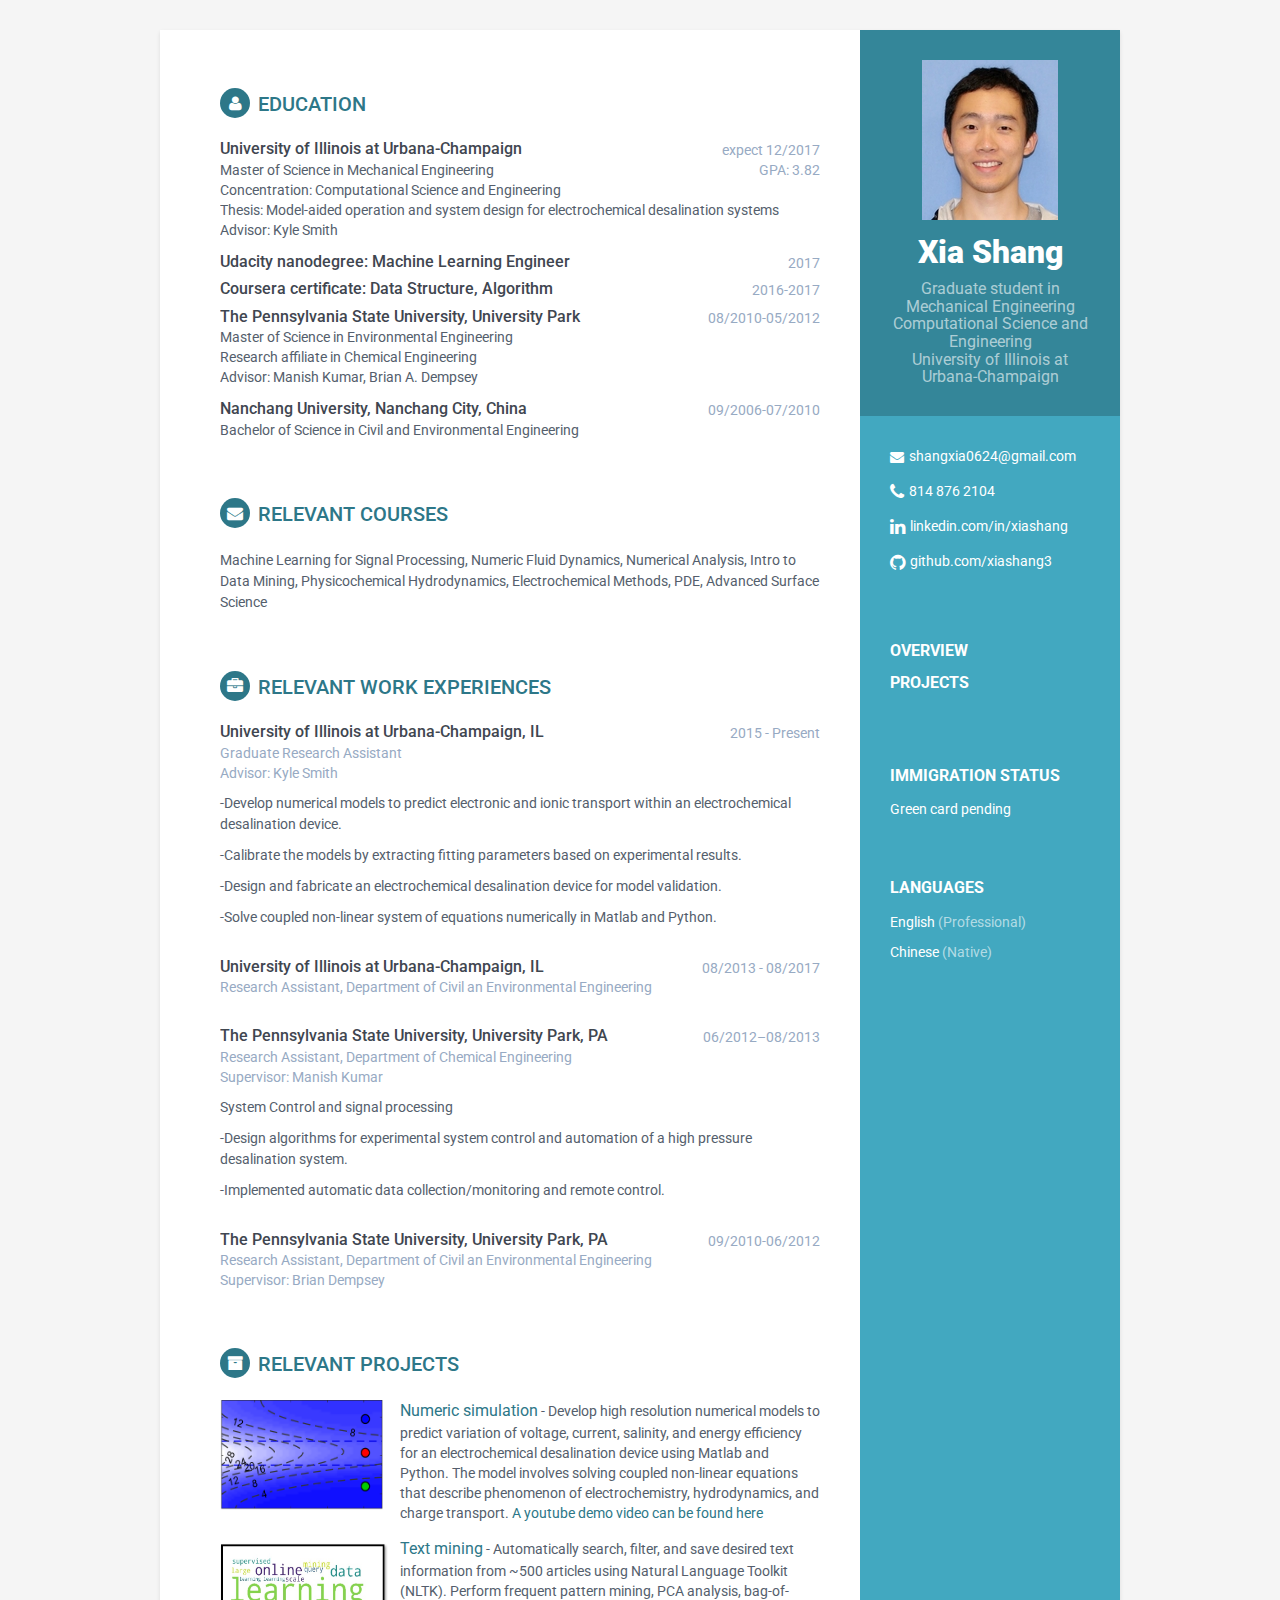
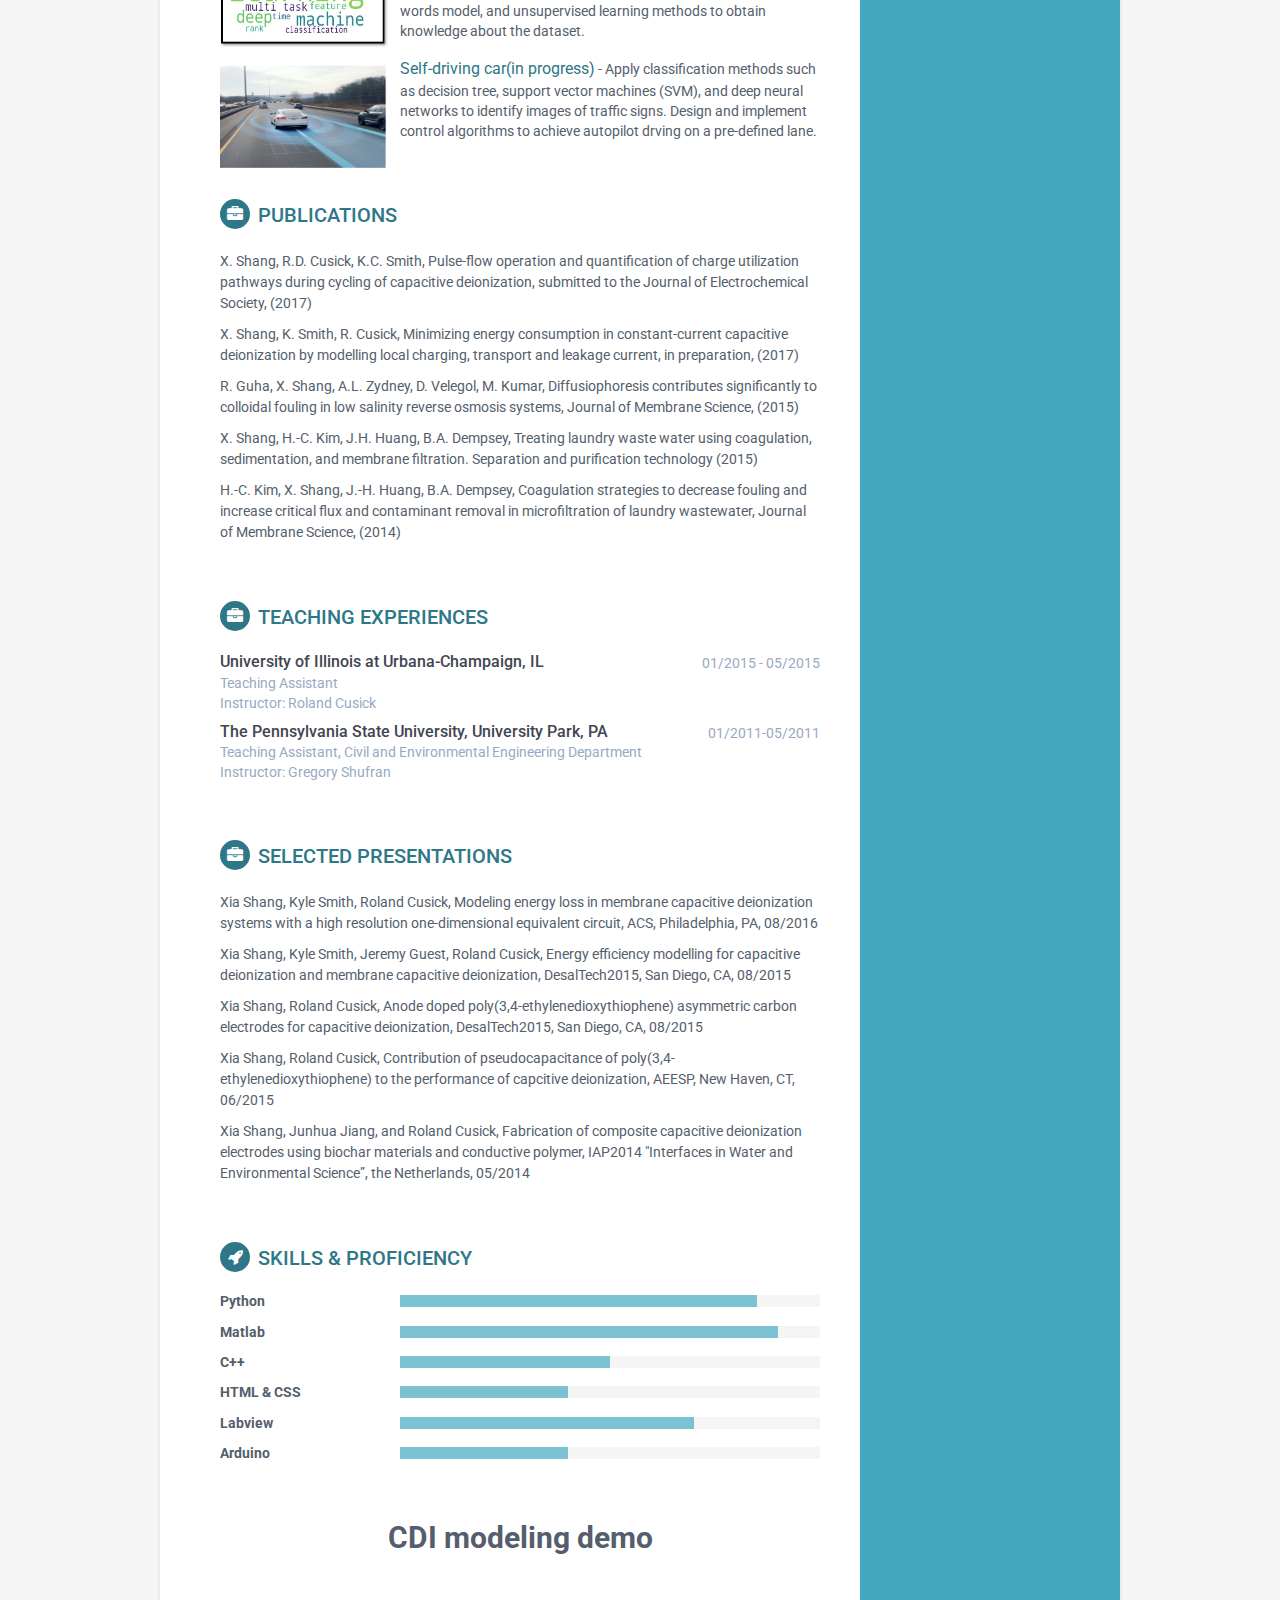
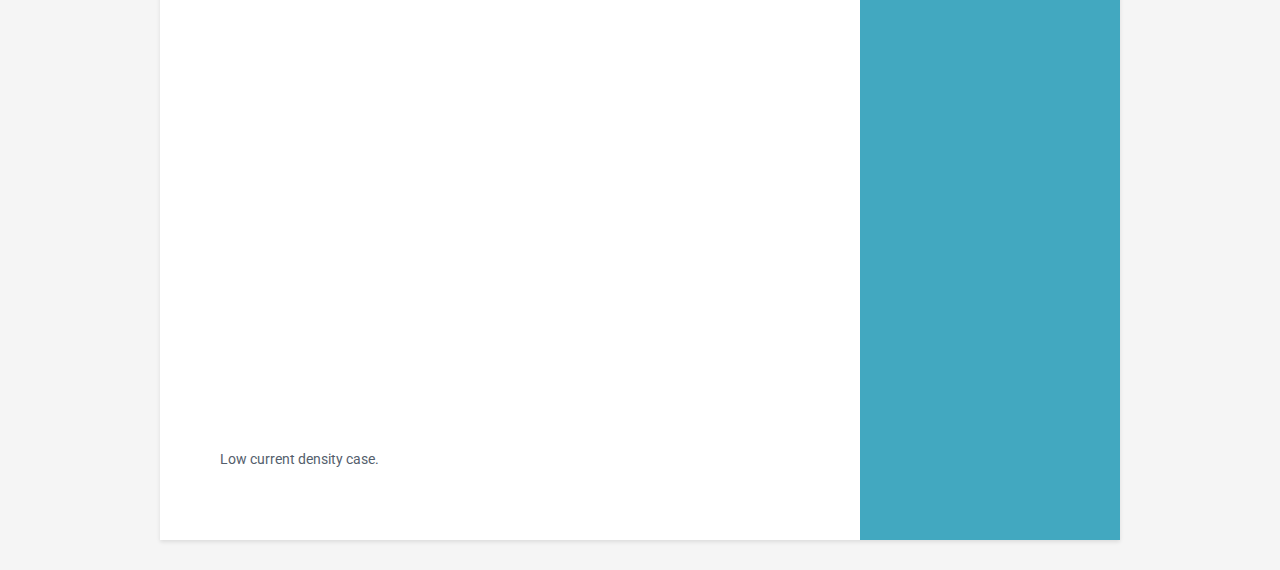
==== index.html @ b56e2d18 "Update index.html" ====
<!DOCTYPE html>

<!--[if !IE]><!--> <html lang="en"> <!--<![endif]-->
<head>
    <title>CV of Xia Shang</title>
    <!-- Meta -->
    <meta charset="utf-8">
    <meta http-equiv="X-UA-Compatible" content="IE=edge">
	<link href='https://fonts.googleapis.com/css?family=Roboto:400,500,400italic,300italic,300,500italic,700,700italic,900,900italic' rel='stylesheet' type='text/css'>
    <!-- Global CSS -->
    <link rel="stylesheet" href="assets/plugins/bootstrap/css/bootstrap.min.css">
    <!-- Plugins CSS -->
    <link rel="stylesheet" href="assets/plugins/font-awesome/css/font-awesome.css">
    <!-- Theme CSS -->
    <link id="theme-style" rel="stylesheet" href="assets/css/styles.css">

</head>

<body>
    <div class="wrapper">
        <div class="sidebar-wrapper">
            <div class="profile-container">
                <img class="profile" src="assets/images/profile_image.jpg" alt="" />
                <h1 class="name">Xia Shang</h1>
                <h3 class="tagline">Graduate student in Mechanical Engineering</h4>
				<h3 class="tagline">Computational Science and Engineering</h4>
				<h3 class="tagline">University of Illinois at Urbana-Champaign</h4>
            </div><!--//profile-container-->

            <div class="contact-container container-block">
                <ul class="list-unstyled contact-list">
                    <li class="email"><i class="fa fa-envelope"></i><a href="mailto: shangxia0624@email.com">shangxia0624@gmail.com</a></li>
                    <li class="phone"><i class="fa fa-phone"></i><a href="tel:814 876 2104">814 876 2104</a></li>

                    <li class="linkedin"><i class="fa fa-linkedin"></i><a href="#" target="_blank">linkedin.com/in/xiashang</a></li>
                    <li class="github"><i class="fa fa-github"></i><a href="#" target="_blank">github.com/xiashang3</a></li>
                </ul>
            </div><!--//contact-container-->
            <div class="List-container container-block">
                <h2 class="container-block-title">Overview</h2>
		<h2 class="container-block-title">Projects</h2>
            </div><!--//education-container-->


            <div class="imigration container-block">
                <h2 class="container-block-title">Immigration Status</h2>
                <ul class="list-unstyled interests-list">
                    <li>Green card pending</li>
                </ul>
            </div><!--//interests-->

             <div class="languages-container container-block">
                <h2 class="container-block-title">Languages</h2>
                <ul class="list-unstyled interests-list">
                    <li>English <span class="lang-desc">(Professional)</span></li>
                    <li>Chinese <span class="lang-desc">(Native)</span></li>

                </ul>
            </div><!--//interests-->
        </div><!--//sidebar-wrapper-->

        <div class="main-wrapper">

            <section class="section experience-section">
                <h2 class="section-title"><i class="fa fa-user"></i>Education</h2>
                <div class="item">
                    <div class="meta">
                        <div class="upper-row">
                            <h3 class="job-title">University of Illinois at Urbana-Champaign</h3>
                            <div class="time">expect 12/2017</div>
                        </div><!--//upper-row-->
                    	<div class="upper-row">
      						<div class="details">Master of Science in Mechanical Engineering
                            <div class="GPA">GPA: 3.82</div>
                        </div><!--//upper-row-->
						<div class="details">Concentration: Computational Science and Engineering</div>
						<div class="details">Thesis: Model-aided operation and system design for electrochemical desalination systems</div>
						<p>Advisor: Kyle Smith</p></div>
                    </div>
                </div><!--//item-->

              <div class="item">
                    <div class="meta">
                        <div class="upper-row">
                            <h3 class="job-title">Udacity nanodegree: Machine Learning Engineer</h3>
                            <div class="time">2017</div>
                        </div><!--//upper-row-->
                        <p>
                        </p>
                     </div>
                </div><!--//item-->

              <div class="item">
                    <div class="meta">
                        <div class="upper-row">
                            <h3 class="job-title">Coursera certificate: Data Structure, Algorithm</h3>
                            <div class="time">2016-2017</div>
                        </div><!--//upper-row-->
                        <p> </p>
                     </div>
                </div><!--//item-->

                <div class="item">
                    <div class="meta">
                        <div class="upper-row">
                            <h3 class="job-title">The Pennsylvania State University, University Park</h3>
                            <div class="time">08/2010-05/2012</div>
                        </div><!--//upper-row-->
                    	<div class="upper-row">
      						<div class="details">Master of Science in Environmental Engineering
                        </div><!--//upper-row-->
						<div class="details">Research affiliate in Chemical Engineering
						<p>Advisor: Manish Kumar, Brian A. Dempsey</p></div>
                    </div>
                </div><!--//item-->

                <div class="item">
                    <div class="meta">
                        <div class="upper-row">
                            <h3 class="job-title">Nanchang University, Nanchang City, China</h3>
                            <div class="time">09/2006-07/2010</div>
                        </div><!--//upper-row-->
                    	<div class="upper-row">
      						<div class="details">Bachelor of Science in Civil and Environmental Engineering
                        </div><!--//upper-row-->
                    </div>
                </div><!--//item-->

            </section><!--//section-->


<section class="section experience-section">
                <h2 class="section-title"><i class="fa fa-envelope"></i>Relevant Courses</h2>
                <p> Machine Learning for Signal Processing,	 Numeric Fluid Dynamics,		Numerical Analysis,	 Intro to Data Mining,			Physicochemical Hydrodynamics,	 Electrochemical Methods, PDE, Advanced Surface Science</p>

            </section><!--//section-->



            <section class="section experiences-section">
                <h2 class="section-title"><i class="fa fa-briefcase"></i>Relevant Work Experiences</h2>

                <div class="item">
                    <div class="meta">
                        <div class="upper-row">
                            <h3 class="job-title">University of Illinois at Urbana-Champaign, IL</h3>
                            <div class="time">2015 - Present</div>
                        </div><!--//upper-row-->
                        <div class="company">Graduate Research Assistant 
						<div class="company">Advisor: Kyle Smith</div></div>
                    </div><!--//meta-->
                    <div class="details">
                        <p>-Develop numerical models to predict electronic and ionic transport within an electrochemical desalination device.</p>
                        <p>-Calibrate the models by extracting fitting parameters based on experimental results.</p>
 						<p>-Design and fabricate an electrochemical desalination device for model validation.</p>
                        <p>-Solve coupled non-linear system of equations numerically in Matlab and Python.</p>

                    </div><!--//details-->
                </div><!--//item-->

                <div class="item">
                    <div class="meta">
                        <div class="upper-row">
                            <h3 class="job-title">University of Illinois at Urbana-Champaign, IL</h3>
                            <div class="time">08/2013 - 08/2017</div>
                        </div><!--//upper-row-->
                        <div class="company">Research Assistant, Department of Civil an Environmental Engineering</div>
                    </div><!--//meta-->
                    <div class="details">

                    </div><!--//details-->
                </div><!--//item-->

                <div class="item">
                    <div class="meta">
                        <div class="upper-row">
                            <h3 class="job-title">The Pennsylvania State University, University Park, PA</h3>
                            <div class="time">06/2012–08/2013</div>
                        </div><!--//upper-row-->
                        <div class="company">Research Assistant, Department of Chemical Engineering
                        <div class="company">Supervisor: Manish Kumar</div></div>
                    </div><!--//meta-->
                    <div class="details">
                        <p>System Control and signal processing</p>
                        <p>-Design algorithms for experimental system control and automation of a high pressure desalination system.</p>
                        <p>-Implemented automatic data collection/monitoring and remote control.</p>
                    </div><!--//details-->
                </div><!--//item-->


                <div class="item">
                    <div class="meta">
                        <div class="upper-row">
                            <h3 class="job-title">The Pennsylvania State University, University Park, PA</h3>
                            <div class="time">09/2010-06/2012</div>
                        </div><!--//upper-row-->
                        <div class="company">Research Assistant, Department of Civil an Environmental Engineering
                        <div class="company">Supervisor: Brian Dempsey</div></div>
                    </div><!--//meta-->
                    <div class="details">

                    </div><!--//details-->
                </div><!--//item-->


            </section><!--//section-->

            <section class="section projects-section">
                <h2 class="section-title"><i class="fa fa-archive"></i>Relevant Projects</h2>
 
                <div class="item">
                    <div style="clear: left;">
    				<p style="float: left;">
    				<img src="assets/images/CDI_2.png" alt="" height="110px" width="180px" border="1px"></p>
    				<span class="project-title"><a href="https://www.youtube.com/watch?v=IEclY_QkoPg&feature=youtu.be">Numeric simulation</a></span> - <span class="project-tagline">Develop high resolution numerical models to predict variation of voltage, current, salinity, and energy efficiency for an electrochemical desalination device using Matlab and Python. The model involves solving coupled non-linear equations that describe phenomenon of electrochemistry, hydrodynamics, and charge transport. <a href="https://www.youtube.com/watch?v=IEclY_QkoPg&feature=youtu.be">A youtube demo video can be found here</a> </span>
					</div>
                    

                </div><!--//item-->

				<div class="item">
                    <div style="clear: left;">
    				<p style="float: left;">
    				<img src="assets/images/Text_mining.png" alt="" height="110px" width="180px" border="1px"></p>
    				<span class="project-title"><a href="#hook">Text mining</a></span> - <span class="project-tagline">Automatically search, filter, and save desired text information from ~500 articles using Natural Language Toolkit (NLTK). Perform frequent pattern mining, PCA analysis, bag-of-words model, and unsupervised learning methods to obtain knowledge about the dataset. </span>
					</div>
                    

                </div><!--//item-->


			<div class="item">
                    <div style="clear: left;">
    				<p style="float: left;">
    				<img src="assets/images/Self-driving.png" alt="" height="110px" width="180px" border="1px"></p>
    				<span class="project-title"><a href="#hook">Self-driving car(in progress)</a></span> - <span class="project-tagline"> Apply classification methods such as decision tree, support vector machines (SVM), and deep neural networks to identify images of traffic signs. Design and implement control algorithms to achieve autopilot drving on a pre-defined lane. </span>
					</div>
                    

                </div><!--//item-->


            </section><!--//section-->

			<section class="section publication-section">
                <h2 class="section-title"><i class="fa fa-briefcase"></i>Publications</h2>

                <p> X. Shang, R.D. Cusick, K.C. Smith, Pulse-flow operation and quantification of charge utilization pathways during cycling of capacitive deionization, submitted to the Journal of Electrochemical Society, (2017)  </p>
				<p> X. Shang, K. Smith, R. Cusick, Minimizing energy consumption in constant-current capacitive deionization by modelling local charging, transport and leakage current, in preparation, (2017) </p>
				<p> R. Guha, X. Shang, A.L. Zydney, D. Velegol, M. Kumar, Diffusiophoresis contributes significantly to colloidal fouling in low salinity reverse osmosis systems, Journal of Membrane Science, (2015)</p>
				<p> X. Shang, H.-C. Kim, J.H. Huang, B.A. Dempsey, Treating laundry waste water using coagulation, sedimentation, and membrane filtration. Separation and purification technology (2015)</p>
				<p> H.-C. Kim, X. Shang, J.-H. Huang, B.A. Dempsey, Coagulation strategies to decrease fouling and increase critical flux and contaminant removal in microfiltration of laundry wastewater, Journal of Membrane Science, (2014)</p>
				
			</section><!--//section-->
			
			<section class="section Teaching-section">
                <h2 class="section-title"><i class="fa fa-briefcase"></i>Teaching Experiences</h2>

                <div class="item">
                    <div class="meta">
                        <div class="upper-row">
                            <h3 class="job-title">University of Illinois at Urbana-Champaign, IL</h3>
                            <div class="time">01/2015 - 05/2015</div>
                        </div><!--//upper-row-->
                        <div class="company">Teaching Assistant 
						<div class="company">Instructor: Roland Cusick</div></div>
                    </div><!--//meta-->
                    </div><!--//item-->

                <div class="item">
                    <div class="meta">
                        <div class="upper-row">
                            <h3 class="job-title">The Pennsylvania State University, University Park, PA</h3>
                            <div class="time">01/2011-05/2011</div>
                        </div><!--//upper-row-->
                        <div class="company">Teaching Assistant, Civil and Environmental Engineering Department
						<div class="company">Instructor: Gregory Shufran </div></div>
                    </div><!--//meta-->
                    
                </div><!--//item-->
            </section><!--//section-->

			<section class="section presentation-section">
                <h2 class="section-title"><i class="fa fa-briefcase"></i>Selected Presentations</h2>

                <p> Xia Shang, Kyle Smith, Roland Cusick, Modeling energy loss in membrane capacitive deionization systems with a high resolution one-dimensional equivalent circuit, ACS, Philadelphia, PA, 08/2016  </p>
				<p> Xia Shang, Kyle Smith, Jeremy Guest, Roland Cusick, Energy efficiency modelling for capacitive deionization and membrane capacitive deionization, DesalTech2015, San Diego, CA, 08/2015</p>
				<p> Xia Shang, Roland Cusick, Anode doped poly(3,4-ethylenedioxythiophene) asymmetric carbon electrodes for capacitive deionization, DesalTech2015, San Diego, CA, 08/2015</p>
				<p> Xia Shang, Roland Cusick, Contribution of pseudocapacitance of poly(3,4-ethylenedioxythiophene) to the performance of capcitive deionization, AEESP, New Haven, CT, 06/2015</p>
				<p> Xia Shang, Junhua Jiang, and Roland Cusick, Fabrication of composite capacitive deionization electrodes using biochar materials and conductive polymer, IAP2014 "Interfaces in Water and Environmental Science”, the Netherlands, 05/2014</p>
				
			</section><!--//section-->
			
            <section class="skills-section section">
                <h2 class="section-title"><i class="fa fa-rocket"></i>Skills &amp; Proficiency</h2>
                <div class="skillset">
                    <div class="item">
                        <h3 class="level-title">Python </h3>
                        <div class="level-bar">
                            <div class="level-bar-inner" data-level="85%">
                            </div>
                        </div><!--//level-bar-->
                    </div><!--//item-->

                    <div class="item">
                        <h3 class="level-title">Matlab</h3>
                        <div class="level-bar">
                            <div class="level-bar-inner" data-level="90%">
                            </div>
                        </div><!--//level-bar-->
                    </div><!--//item-->

                    <div class="item">
                        <h3 class="level-title">C++</h3>
                        <div class="level-bar">
                            <div class="level-bar-inner" data-level="50%">
                            </div>
                        </div><!--//level-bar-->
                    </div><!--//item-->

                    <div class="item">
                        <h3 class="level-title">HTML &amp; CSS</h3>
                        <div class="level-bar">
                            <div class="level-bar-inner" data-level="40%">
                            </div>
                        </div><!--//level-bar-->
                    </div><!--//item-->

                    <div class="item">
                        <h3 class="level-title">Labview</h3>
                        <div class="level-bar">
                            <div class="level-bar-inner" data-level="70%">
                            </div>
                        </div><!--//level-bar-->
                    </div><!--//item-->

                    <div class="item">
                        <h3 class="level-title">Arduino</h3>
                        <div class="level-bar">
                            <div class="level-bar-inner" data-level="40%">
                            </div>
                        </div><!--//level-bar-->
                    </div><!--//item-->

                </div>
            </section><!--//skills-section-->
			
        <div class="span8" style="text-align:center;">
            <h4 style="font-size:29.5px">CDI modeling demo</h4>
            <iframe width="720" height="400" src="https://www.youtube.com/embed/IEclY_QkoPg" frameborder="0" allowfullscreen></iframe>
            <p style="text-align: left; padding-top: 80px;"><span class="highlight" >Low current density case.</span></p>
        </div>
			
        </div><!--//main-body-->
    </div>


    <!-- Javascript -->
    <script type="text/javascript" src="assets/plugins/jquery-1.11.3.min.js"></script>
    <script type="text/javascript" src="assets/plugins/bootstrap/js/bootstrap.min.js"></script>
    <!-- custom js -->
    <script type="text/javascript" src="assets/js/main.js"></script>
</body>
</html>
---- assets/css/styles.css ----
/* 
 * Author: Xia Shang
 * Original template is designed by Xiaoying Riley
 * License: Creative Commons Attribution 3.0 License
*/
/* styles.css */
/* ======= Base ======= */
body {
  font-family: 'Roboto', sans-serif;
  color: #545E6C;
  background: #f5f5f5;
  font-size: 14px;
  padding: 30px;
  -webkit-font-smoothing: antialiased;
  -moz-osx-font-smoothing: grayscale;
}
h1,
h2,
h3,
h4,
h5,
h6 {
  font-weight: 700;
}
a {
  color: #2d7788;
  -webkit-transition: all 0.4s ease-in-out;
  -moz-transition: all 0.4s ease-in-out;
  -ms-transition: all 0.4s ease-in-out;
  -o-transition: all 0.4s ease-in-out;
}
a:hover {
  text-decoration: underline;
  color: #1a454f;
}
a:focus {
  text-decoration: none;
}
p {
  line-height: 1.5;
}
.wrapper {
  background: #42A8C0;
  max-width: 960px;
  margin: 0 auto;
  position: relative;
  -webkit-box-shadow: 0px 2px 4px rgba(0, 0, 0, 0.1);
  -moz-box-shadow: 0px 2px 4px rgba(0, 0, 0, 0.1);
  box-shadow: 0px 2px 4px rgba(0, 0, 0, 0.1);
}
.sidebar-wrapper {
  background: #42A8C0;
  position: absolute;
  right: 0;
  width: 260px;
  height: 100%;
  min-height: 800px;
  color: #fff;
}
.sidebar-wrapper a {
  color: #fff;
}
.sidebar-wrapper .profile-container {
  padding: 30px;
  background: rgba(0, 0, 0, 0.2);
  text-align: center;
  color: #fff;
}
.sidebar-wrapper .name {
  font-size: 32px;
  font-weight: 900;
  margin-top: 0;
  margin-bottom: 10px;
}
.sidebar-wrapper .tagline {
  color: rgba(255, 255, 255, 0.6);
  font-size: 16px;
  font-weight: 400;
  margin-top: 0;
  margin-bottom: 0;
}
.sidebar-wrapper .profile {
  margin-bottom: 15px;
}
.sidebar-wrapper .contact-list .fa {
  margin-right: 5px;
  font-size: 18px;
  vertical-align: middle;
}
.sidebar-wrapper .contact-list li {
  margin-bottom: 15px;
}
.sidebar-wrapper .contact-list li:last-child {
  margin-bottom: 0;
}
.sidebar-wrapper .contact-list .email .fa {
  font-size: 14px;
}
.sidebar-wrapper .container-block {
  padding: 30px;
}
.sidebar-wrapper .container-block-title {
  text-transform: uppercase;
  font-size: 16px;
  font-weight: 700;
  margin-top: 0;
  margin-bottom: 15px;
}
.sidebar-wrapper .degree {
  font-size: 14px;
  margin-top: 0;
  margin-bottom: 5px;
}
.sidebar-wrapper .education-container .item {
  margin-bottom: 15px;
}
.sidebar-wrapper .education-container .item:last-child {
  margin-bottom: 0;
}
.sidebar-wrapper .education-container .meta {
  color: rgba(255, 255, 255, 0.6);
  font-weight: 500;
  margin-bottom: 0px;
  margin-top: 0;
}
.sidebar-wrapper .education-container .time {
  color: rgba(255, 255, 255, 0.6);
  font-weight: 500;
  margin-bottom: 0px;
}
.sidebar-wrapper .languages-container .lang-desc {
  color: rgba(255, 255, 255, 0.6);
}
.sidebar-wrapper .languages-list {
  margin-bottom: 0;
}
.sidebar-wrapper .languages-list li {
  margin-bottom: 10px;
}
.sidebar-wrapper .languages-list li:last-child {
  margin-bottom: 0;
}
.sidebar-wrapper .interests-list {
  margin-bottom: 0;
}
.sidebar-wrapper .interests-list li {
  margin-bottom: 10px;
}
.sidebar-wrapper .interests-list li:last-child {
  margin-bottom: 0;
}
.main-wrapper {
  background: #fff;
  padding: 60px;
  padding-right: 300px;
}
.main-wrapper .section-title {
  text-transform: uppercase;
  font-size: 20px;
  font-weight: 500;
  color: #2d7788;
  position: relative;
  margin-top: 0;
  margin-bottom: 20px;
}
.main-wrapper .section-title .fa {
  width: 30px;
  height: 30px;
  margin-right: 8px;
  display: inline-block;
  color: #fff;
  -webkit-border-radius: 50%;
  -moz-border-radius: 50%;
  -ms-border-radius: 50%;
  -o-border-radius: 50%;
  border-radius: 50%;
  -moz-background-clip: padding;
  -webkit-background-clip: padding-box;
  background-clip: padding-box;
  background: #2d7788;
  text-align: center;
  padding-top: 8px;
  font-size: 16px;
  position: relative;
  top: -2px;
}
.main-wrapper .section {
  margin-bottom: 60px;
}
.main-wrapper .experiences-section .item {
  margin-bottom: 30px;
}
.main-wrapper .upper-row {
  position: relative;
  overflow: hidden;
  margin-bottom: 2px;
}
.main-wrapper .job-title {
  color: #3F4650;
  font-size: 16px;
  margin-top: 0;
  margin-bottom: 0;
  font-weight: 500;
}
.main-wrapper .time {
  position: absolute;
  right: 0;
  top: 0;
  color: #97AAC3;
}
.main-wrapper .GPA {
  position: absolute;
  right: 0;
  top: 0;
  color: #97AAC3;
}
.main-wrapper .company {
  margin-bottom: 10px;
  color: #97AAC3;
}
.main-wrapper .project-title {
  font-size: 16px;
  font-weight: 400;
  margin-top: 0;
  margin-bottom: 5px;
}
.main-wrapper .projects-section .intro {
  margin-bottom: 30px;
}
.main-wrapper .projects-section .item {
  margin-bottom: 15px;
}
.skillset .item {
  margin-bottom: 15px;
  overflow: hidden;
}
.skillset .level-title {
  font-size: 14px;
  margin-top: 0;
  margin-bottom: 12px;
}
.skillset .level-bar {
  height: 12px;
  background: #f5f5f5;
}
.skillset .level-bar-inner {
  height: 12px;
  background: #7bc2d3;
}
.footer {
  padding: 30px;
  padding-top: 60px;
}
.footer .copyright {
  line-height: 1.6;
  color: #545E6C;
  font-size: 13px;
}
.footer .fa-heart {
  color: #fb866a;
}
/* Extra small devices (phones, less than 768px) */
@media (max-width: 767px) {
  .sidebar-wrapper {
    position: static;
    width: inherit;
  }
  .main-wrapper {
    padding: 30px;
  }
  .main-wrapper .time {
    position: static;
    display: block;
    margin-top: 5px;
  }
  .main-wrapper .upper-row {
    margin-bottom: 0;
  }
}
/* Small devices (tablets, 768px and up) */
/* Medium devices (desktops, 992px and up) */
@media (min-width: 992px) {
  .skillset .level-title {
    display: inline-block;
    float: left;
    width: 30%;
    margin-bottom: 0;
  }
  .skillset .level-bar {
    display: inline-block;
    width: 70%;
    float: left;
    position: relative;
    top: 1px;
  }
}
/* Large devices (large desktops, 1200px and up) */
/* Ex-Large devices (large desktops, 1200px and up) */
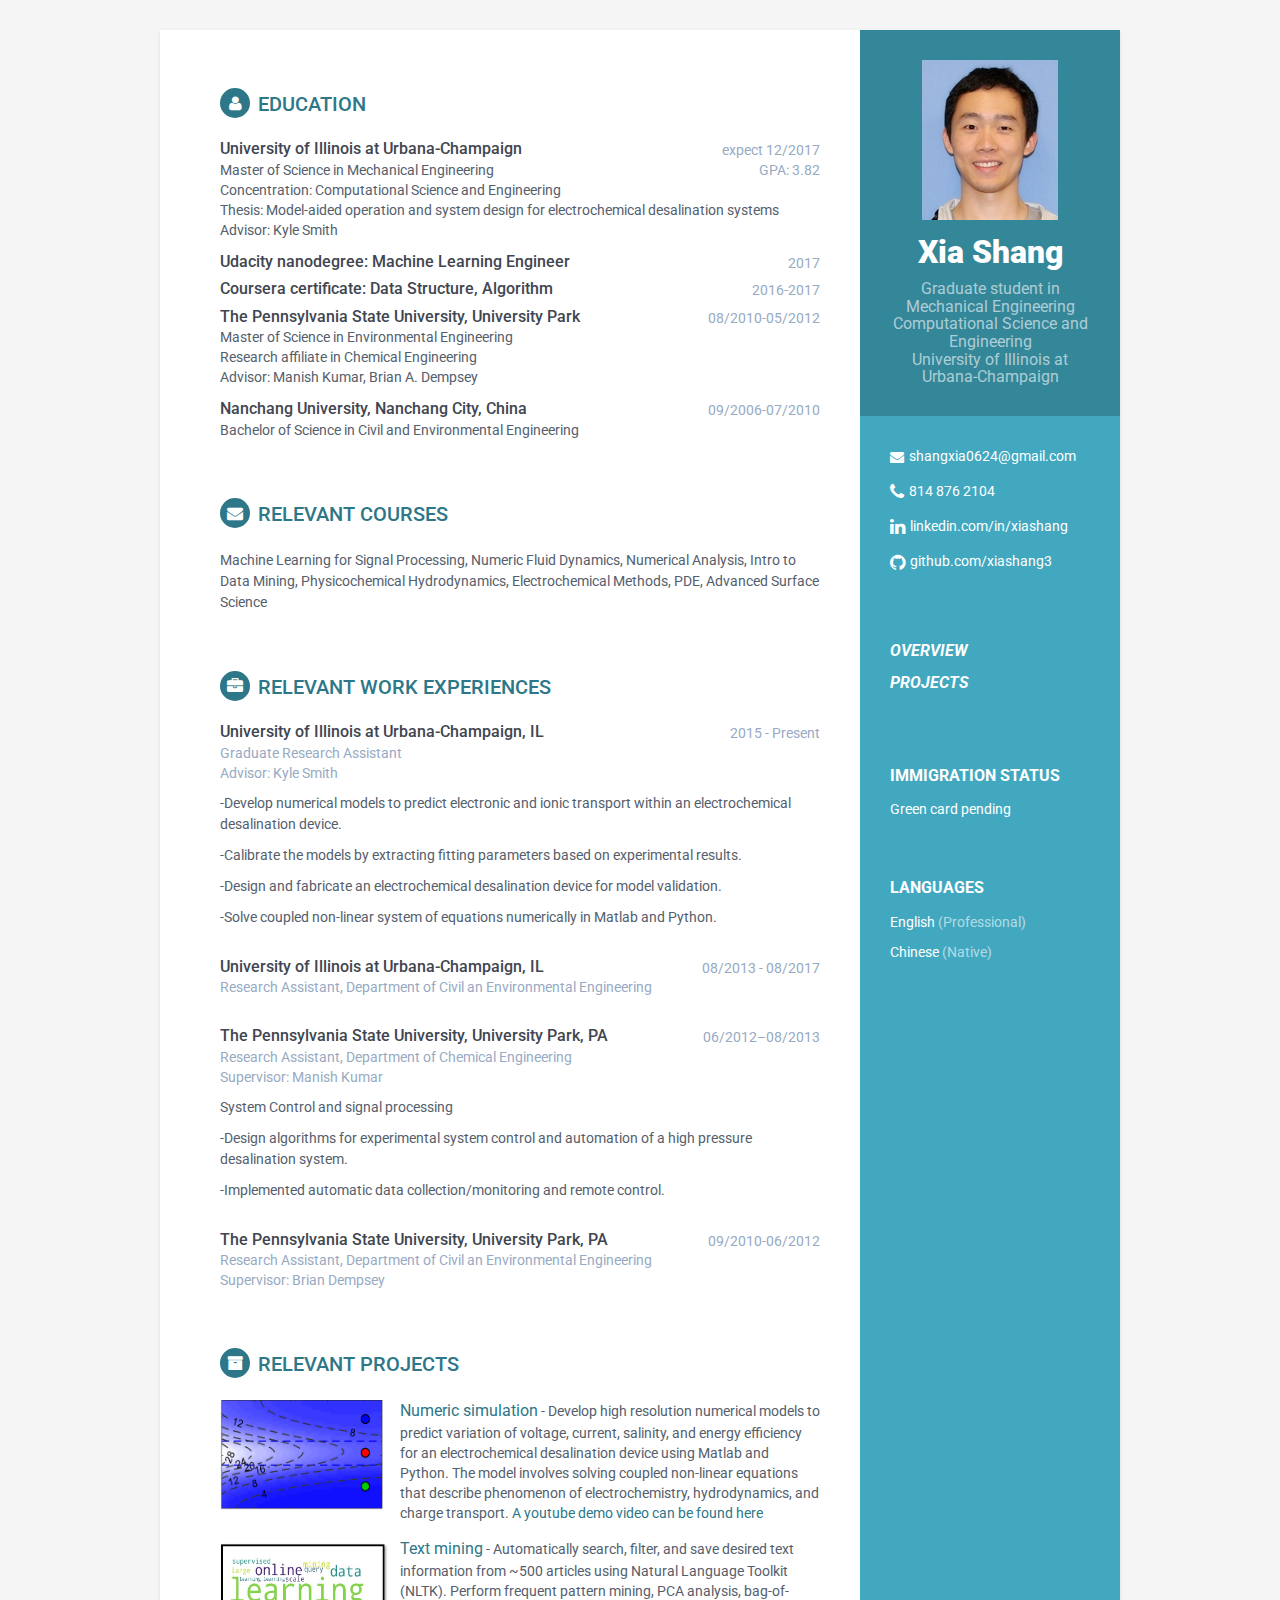
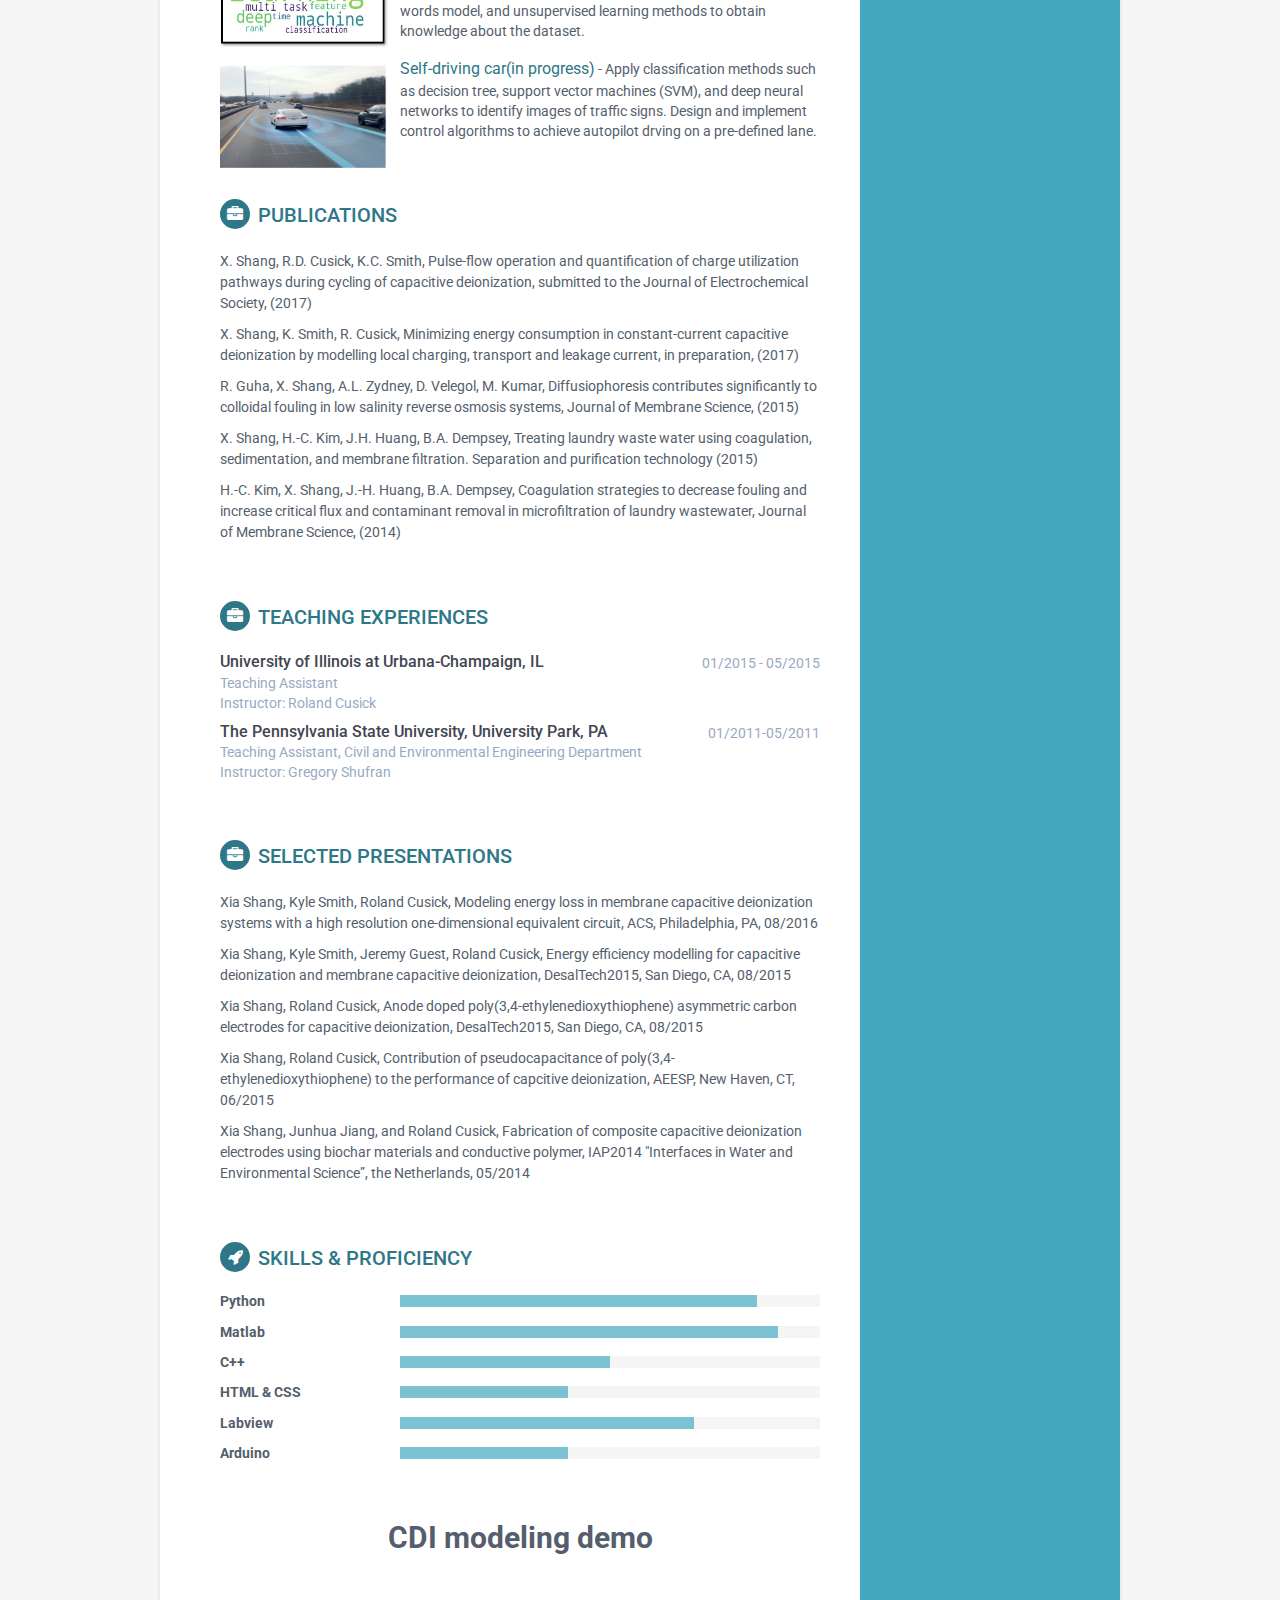
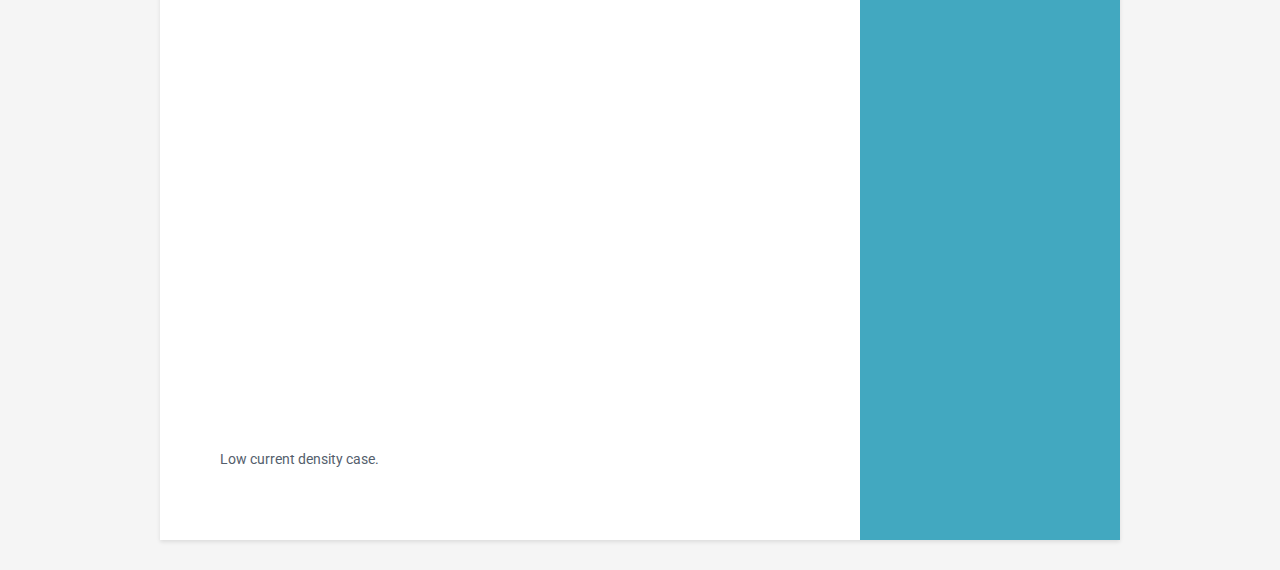
==== commit a78bda7f: "Update index.html" ====
--- a/index.html
+++ b/index.html
@@ -37,8 +37,8 @@
                 </ul>
             </div><!--//contact-container-->
             <div class="List-container container-block">
-                <h2 class="container-block-title">Overview</h2>
-		<h2 class="container-block-title">Projects</h2>
+                <h3 class="container-block-title"><i href="https://xiashang0624.github.io/CV/">Overview</i></h3>
+		<h3 class="container-block-title"><i href="https://xiashang0624.github.io/CV/">Projects</i></h3>
             </div><!--//education-container-->
 
 
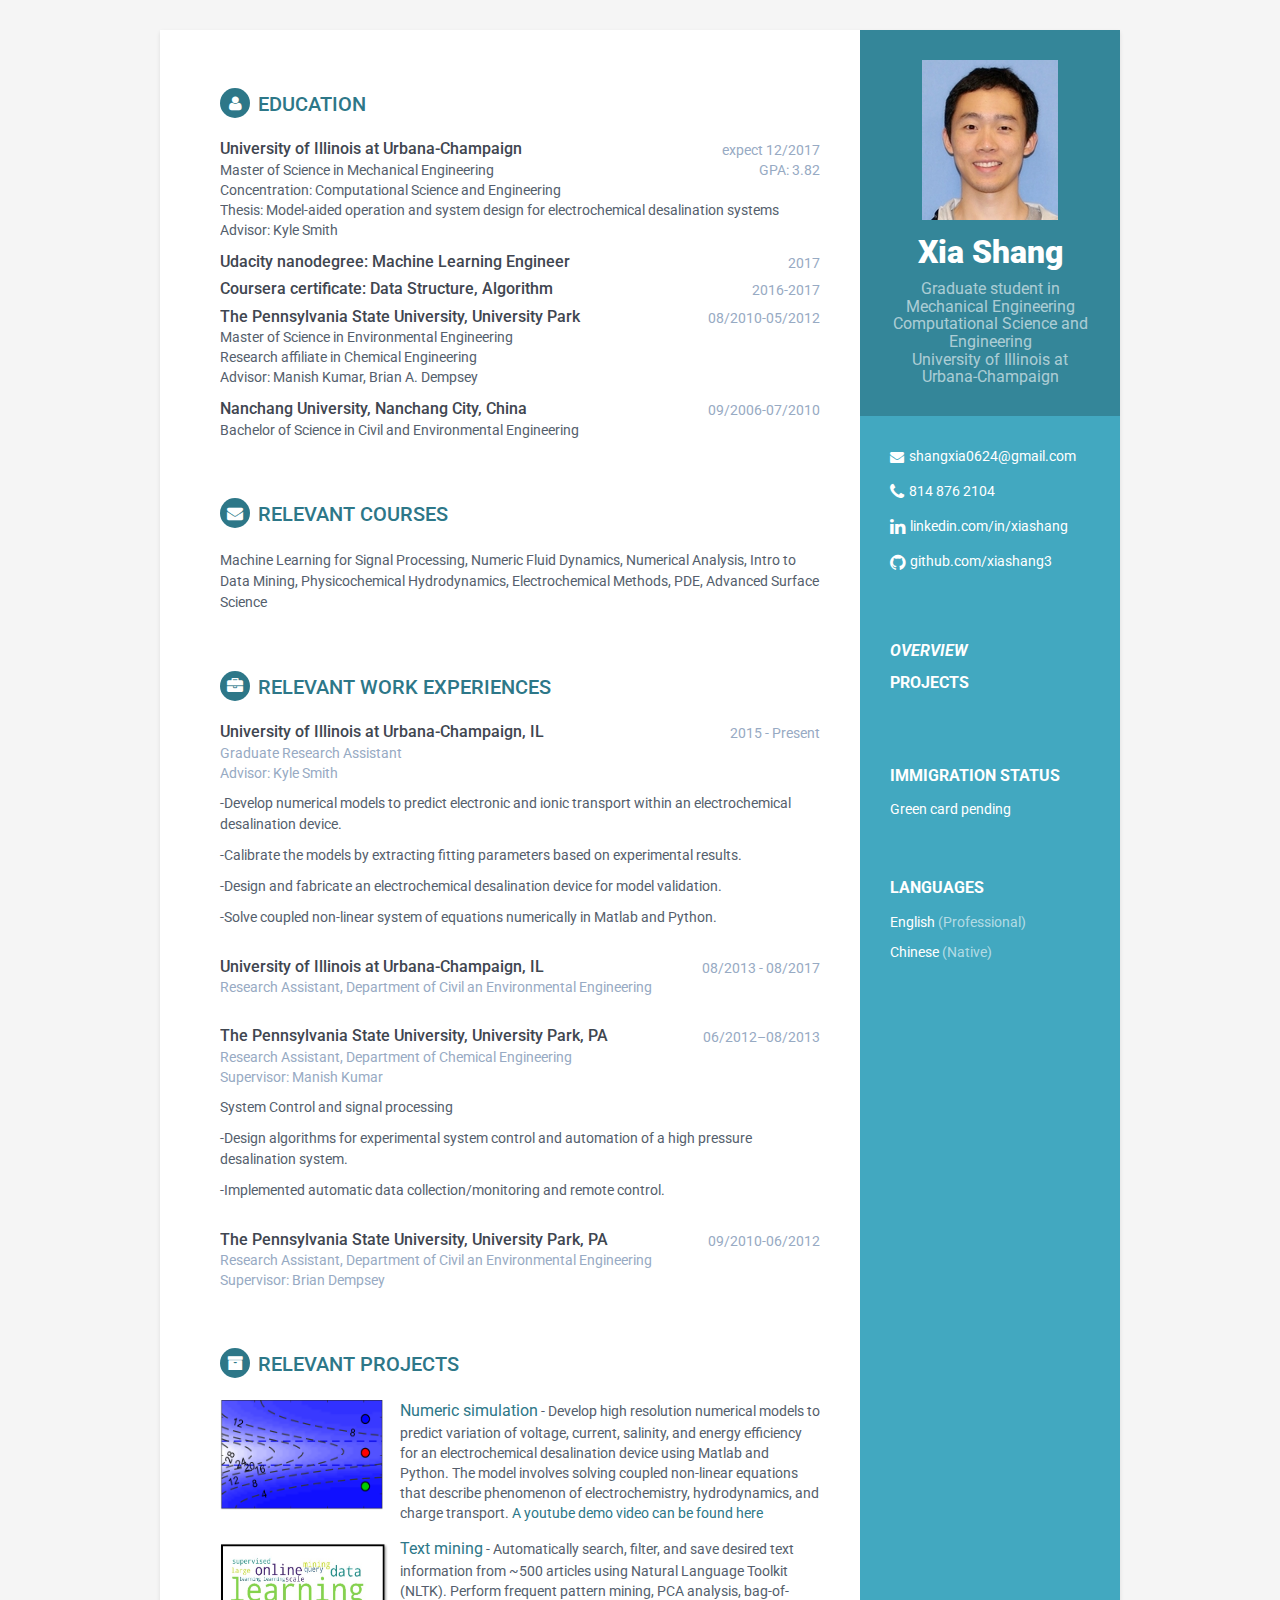
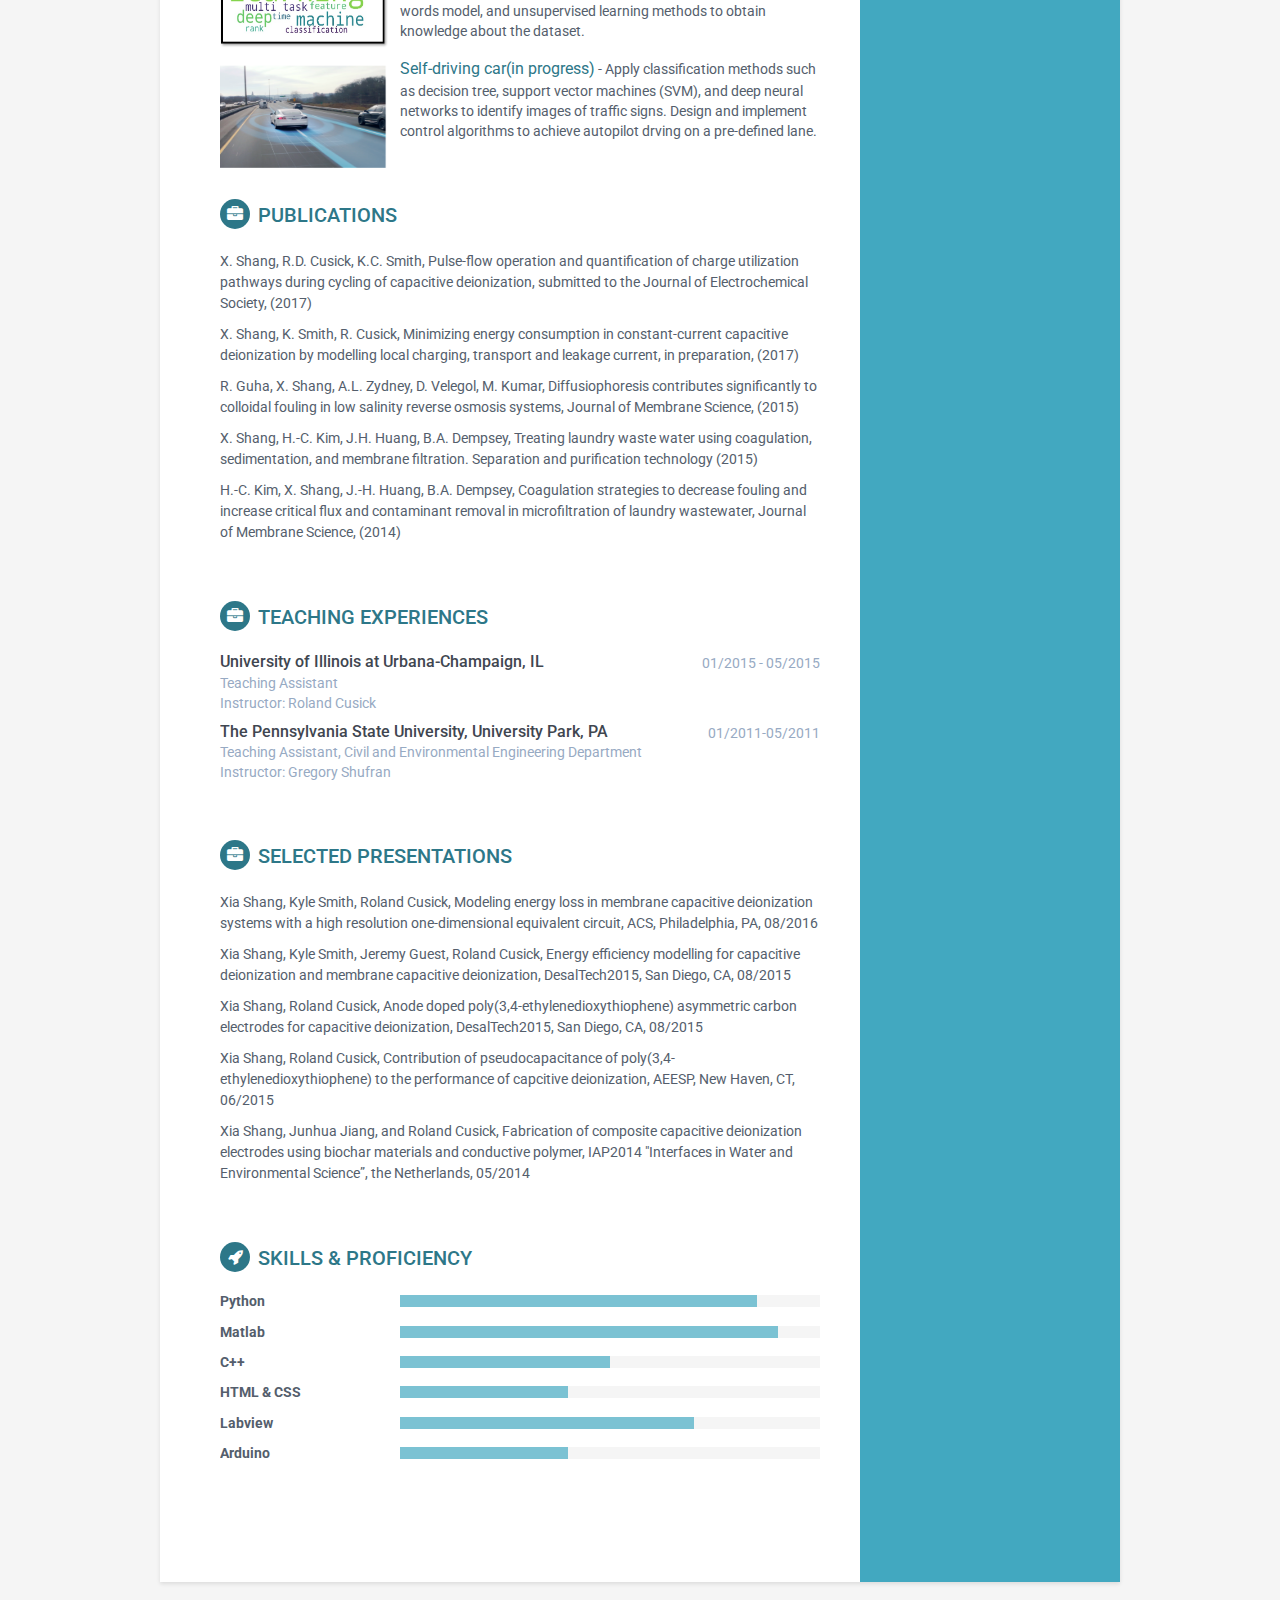
==== commit 7c4fe871: "Update index.html" ====
--- a/index.html
+++ b/index.html
@@ -37,8 +37,8 @@
                 </ul>
             </div><!--//contact-container-->
             <div class="List-container container-block">
-                <h3 class="container-block-title"><i href="https://xiashang0624.github.io/CV/">Overview</i></h3>
-		<h3 class="container-block-title"><i href="https://xiashang0624.github.io/CV/">Projects</i></h3>
+                <h3 class="container-block-title"><a href="https://xiashang0624.github.io/CV/"><i>Overview</i></a></h3>
+		<h3 class="container-block-title"><a href="https://xiashang0624.github.io/CV/page2/">Projects</a></h3>
             </div><!--//education-container-->
 
 
@@ -344,12 +344,7 @@
 
                 </div>
             </section><!--//skills-section-->
-			
-        <div class="span8" style="text-align:center;">
-            <h4 style="font-size:29.5px">CDI modeling demo</h4>
-            <iframe width="720" height="400" src="https://www.youtube.com/embed/IEclY_QkoPg" frameborder="0" allowfullscreen></iframe>
-            <p style="text-align: left; padding-top: 80px;"><span class="highlight" >Low current density case.</span></p>
-        </div>
+
 			
         </div><!--//main-body-->
     </div>
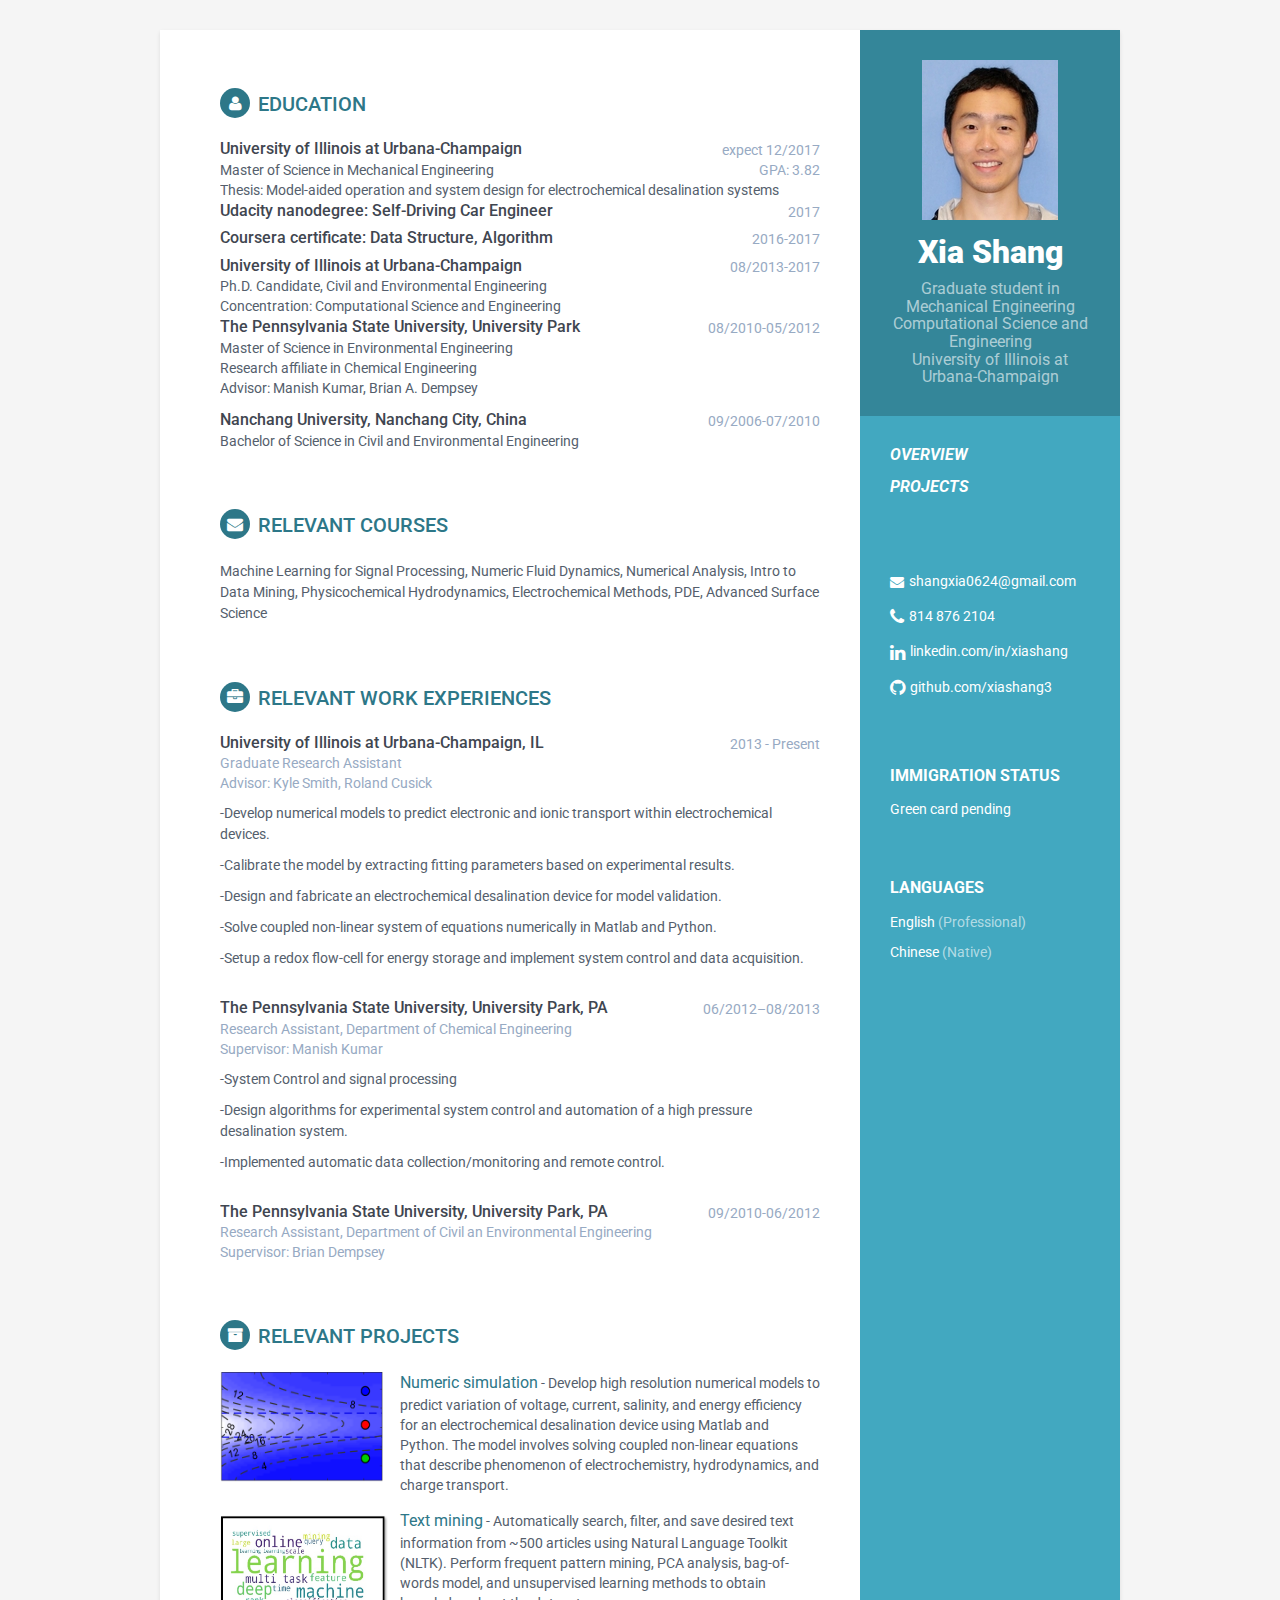
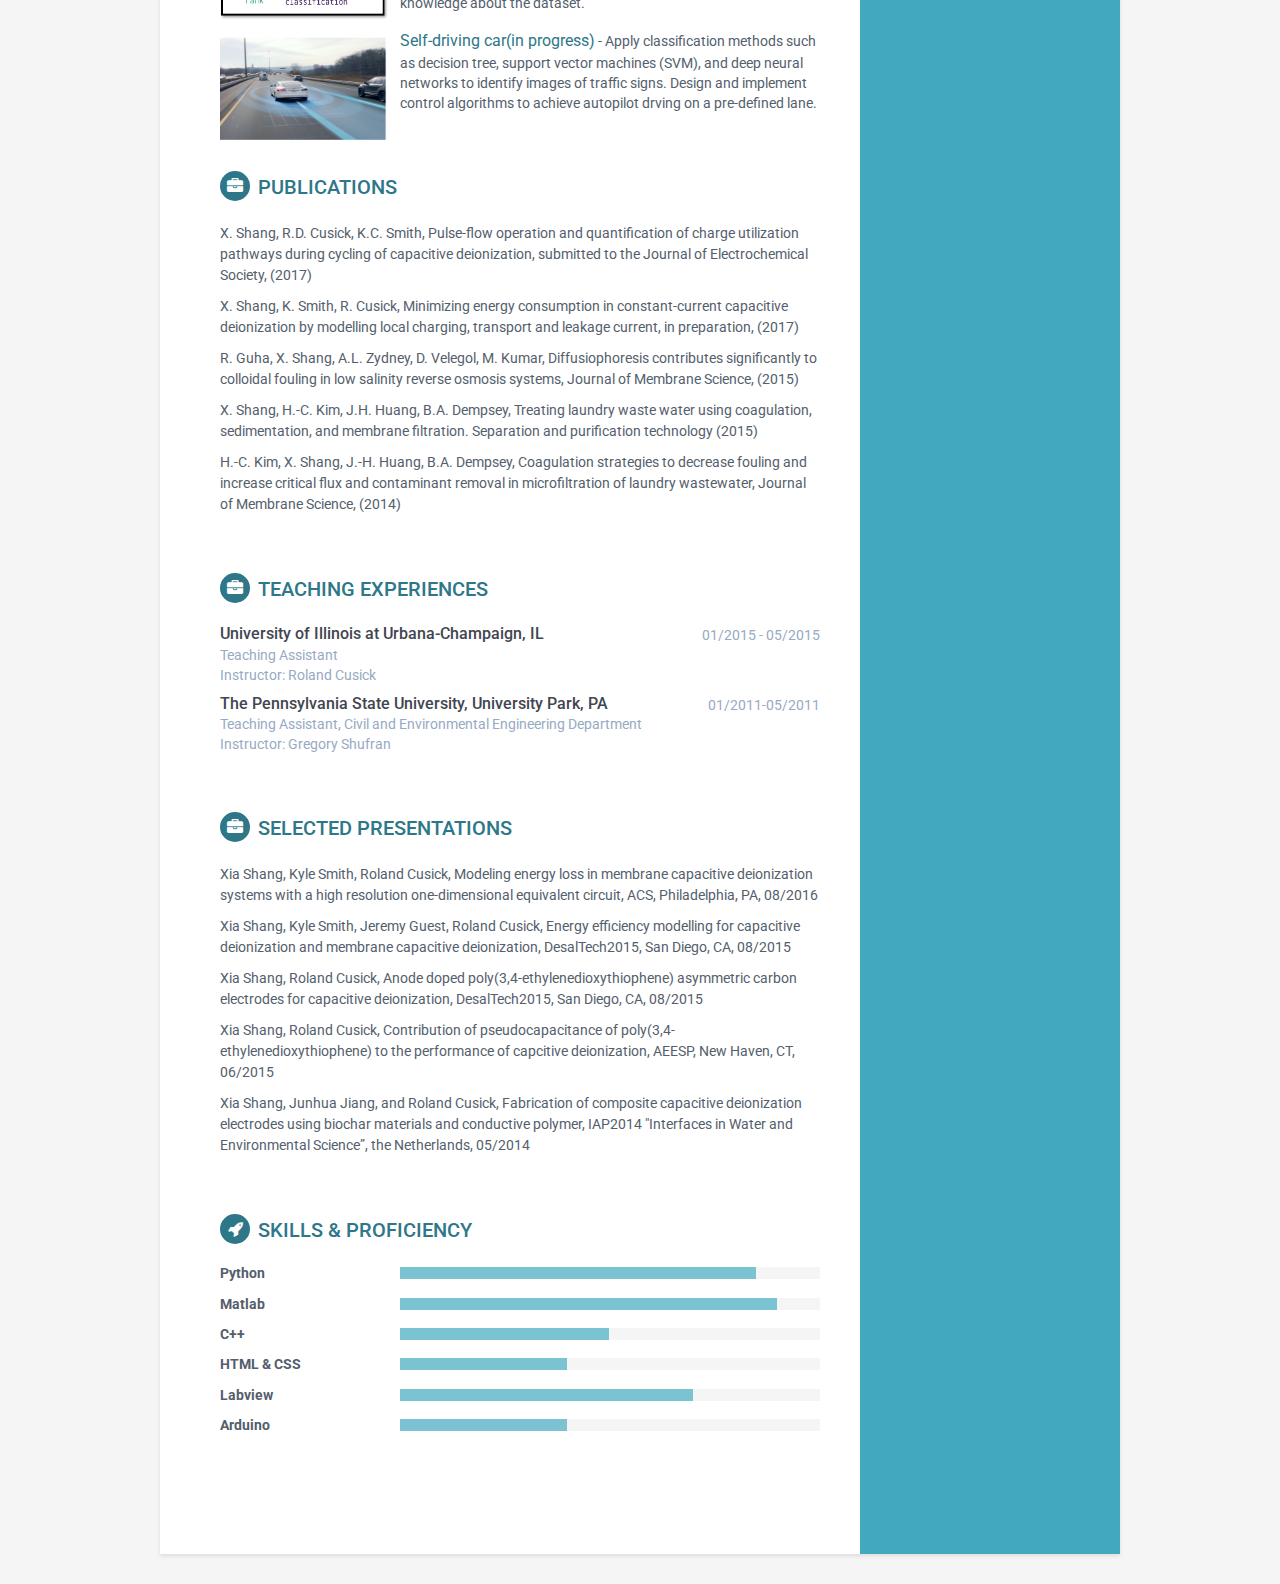
==== commit 1d9261c5: "Update index.html" ====
--- a/index.html
+++ b/index.html
@@ -26,7 +26,12 @@
 				<h3 class="tagline">Computational Science and Engineering</h4>
 				<h3 class="tagline">University of Illinois at Urbana-Champaign</h4>
             </div><!--//profile-container-->
-
+		
+            <div class="List-container container-block">
+                <h3 class="container-block-title"><a href="https://xiashang0624.github.io/CV/"><i>Overview</i></a></h3>
+		<h3 class="container-block-title"><a href="https://xiashang0624.github.io/CV/page2"><i>Projects</i></a></h3>
+            </div><!--//list-container-->
+		
             <div class="contact-container container-block">
                 <ul class="list-unstyled contact-list">
                     <li class="email"><i class="fa fa-envelope"></i><a href="mailto: shangxia0624@email.com">shangxia0624@gmail.com</a></li>
@@ -36,10 +41,7 @@
                     <li class="github"><i class="fa fa-github"></i><a href="#" target="_blank">github.com/xiashang3</a></li>
                 </ul>
             </div><!--//contact-container-->
-            <div class="List-container container-block">
-                <h3 class="container-block-title"><a href="https://xiashang0624.github.io/CV/"><i>Overview</i></a></h3>
-		<h3 class="container-block-title"><a href="https://xiashang0624.github.io/CV/page2/">Projects</a></h3>
-            </div><!--//education-container-->
+
 
 
             <div class="imigration container-block">
@@ -73,16 +75,14 @@
       						<div class="details">Master of Science in Mechanical Engineering
                             <div class="GPA">GPA: 3.82</div>
                         </div><!--//upper-row-->
-						<div class="details">Concentration: Computational Science and Engineering</div>
 						<div class="details">Thesis: Model-aided operation and system design for electrochemical desalination systems</div>
-						<p>Advisor: Kyle Smith</p></div>
                     </div>
                 </div><!--//item-->
 
               <div class="item">
                     <div class="meta">
                         <div class="upper-row">
-                            <h3 class="job-title">Udacity nanodegree: Machine Learning Engineer</h3>
+                            <h3 class="job-title">Udacity nanodegree: Self-Driving Car Engineer</h3>
                             <div class="time">2017</div>
                         </div><!--//upper-row-->
                         <p>
@@ -99,7 +99,19 @@
                         <p> </p>
                      </div>
                 </div><!--//item-->
-
+			
+                <div class="item">
+                    <div class="meta">
+                        <div class="upper-row">
+                            <h3 class="job-title">University of Illinois at Urbana-Champaign</h3>
+                            <div class="time">08/2013-2017</div>
+                        </div><!--//upper-row-->
+                    	<div class="upper-row">
+      						<div class="details">Ph.D. Candidate, Civil and Environmental Engineering
+						<div class="details">Concentration: Computational Science and Engineering
+                        </div><!--//upper-row-->		
+                    </div>
+                </div><!--//item-->
                 <div class="item">
                     <div class="meta">
                         <div class="upper-row">
@@ -134,9 +146,6 @@
                 <p> Machine Learning for Signal Processing,	 Numeric Fluid Dynamics,		Numerical Analysis,	 Intro to Data Mining,			Physicochemical Hydrodynamics,	 Electrochemical Methods, PDE, Advanced Surface Science</p>
 
             </section><!--//section-->
-
-
-
             <section class="section experiences-section">
                 <h2 class="section-title"><i class="fa fa-briefcase"></i>Relevant Work Experiences</h2>
 
@@ -144,30 +153,17 @@
                     <div class="meta">
                         <div class="upper-row">
                             <h3 class="job-title">University of Illinois at Urbana-Champaign, IL</h3>
-                            <div class="time">2015 - Present</div>
+                            <div class="time">2013 - Present</div>
                         </div><!--//upper-row-->
                         <div class="company">Graduate Research Assistant 
-						<div class="company">Advisor: Kyle Smith</div></div>
+						<div class="company">Advisor: Kyle Smith, Roland Cusick</div></div>
                     </div><!--//meta-->
                     <div class="details">
-                        <p>-Develop numerical models to predict electronic and ionic transport within an electrochemical desalination device.</p>
-                        <p>-Calibrate the models by extracting fitting parameters based on experimental results.</p>
- 						<p>-Design and fabricate an electrochemical desalination device for model validation.</p>
+                        <p>-Develop numerical models to predict electronic and ionic transport within electrochemical devices.</p>
+                        <p>-Calibrate the model by extracting fitting parameters based on experimental results.</p>
+ 			<p>-Design and fabricate an electrochemical desalination device for model validation.</p>
                         <p>-Solve coupled non-linear system of equations numerically in Matlab and Python.</p>
-
-                    </div><!--//details-->
-                </div><!--//item-->
-
-                <div class="item">
-                    <div class="meta">
-                        <div class="upper-row">
-                            <h3 class="job-title">University of Illinois at Urbana-Champaign, IL</h3>
-                            <div class="time">08/2013 - 08/2017</div>
-                        </div><!--//upper-row-->
-                        <div class="company">Research Assistant, Department of Civil an Environmental Engineering</div>
-                    </div><!--//meta-->
-                    <div class="details">
-
+			<p>-Setup a redox flow-cell for energy storage and implement system control and data acquisition.</p>
                     </div><!--//details-->
                 </div><!--//item-->
 
@@ -181,13 +177,12 @@
                         <div class="company">Supervisor: Manish Kumar</div></div>
                     </div><!--//meta-->
                     <div class="details">
-                        <p>System Control and signal processing</p>
+                        <p>-System Control and signal processing</p>
                         <p>-Design algorithms for experimental system control and automation of a high pressure desalination system.</p>
                         <p>-Implemented automatic data collection/monitoring and remote control.</p>
                     </div><!--//details-->
                 </div><!--//item-->
 
-
                 <div class="item">
                     <div class="meta">
                         <div class="upper-row">
@@ -212,7 +207,7 @@
                     <div style="clear: left;">
     				<p style="float: left;">
     				<img src="assets/images/CDI_2.png" alt="" height="110px" width="180px" border="1px"></p>
-    				<span class="project-title"><a href="https://www.youtube.com/watch?v=IEclY_QkoPg&feature=youtu.be">Numeric simulation</a></span> - <span class="project-tagline">Develop high resolution numerical models to predict variation of voltage, current, salinity, and energy efficiency for an electrochemical desalination device using Matlab and Python. The model involves solving coupled non-linear equations that describe phenomenon of electrochemistry, hydrodynamics, and charge transport. <a href="https://www.youtube.com/watch?v=IEclY_QkoPg&feature=youtu.be">A youtube demo video can be found here</a> </span>
+    				<span class="project-title"><a href="https://www.youtube.com/watch?v=IEclY_QkoPg&feature=youtu.be">Numeric simulation</a></span> - <span class="project-tagline">Develop high resolution numerical models to predict variation of voltage, current, salinity, and energy efficiency for an electrochemical desalination device using Matlab and Python. The model involves solving coupled non-linear equations that describe phenomenon of electrochemistry, hydrodynamics, and charge transport. <a href="https://xiashang0624.github.io/CV/page2"><Videos demo></a> </span>
 					</div>
                     
 
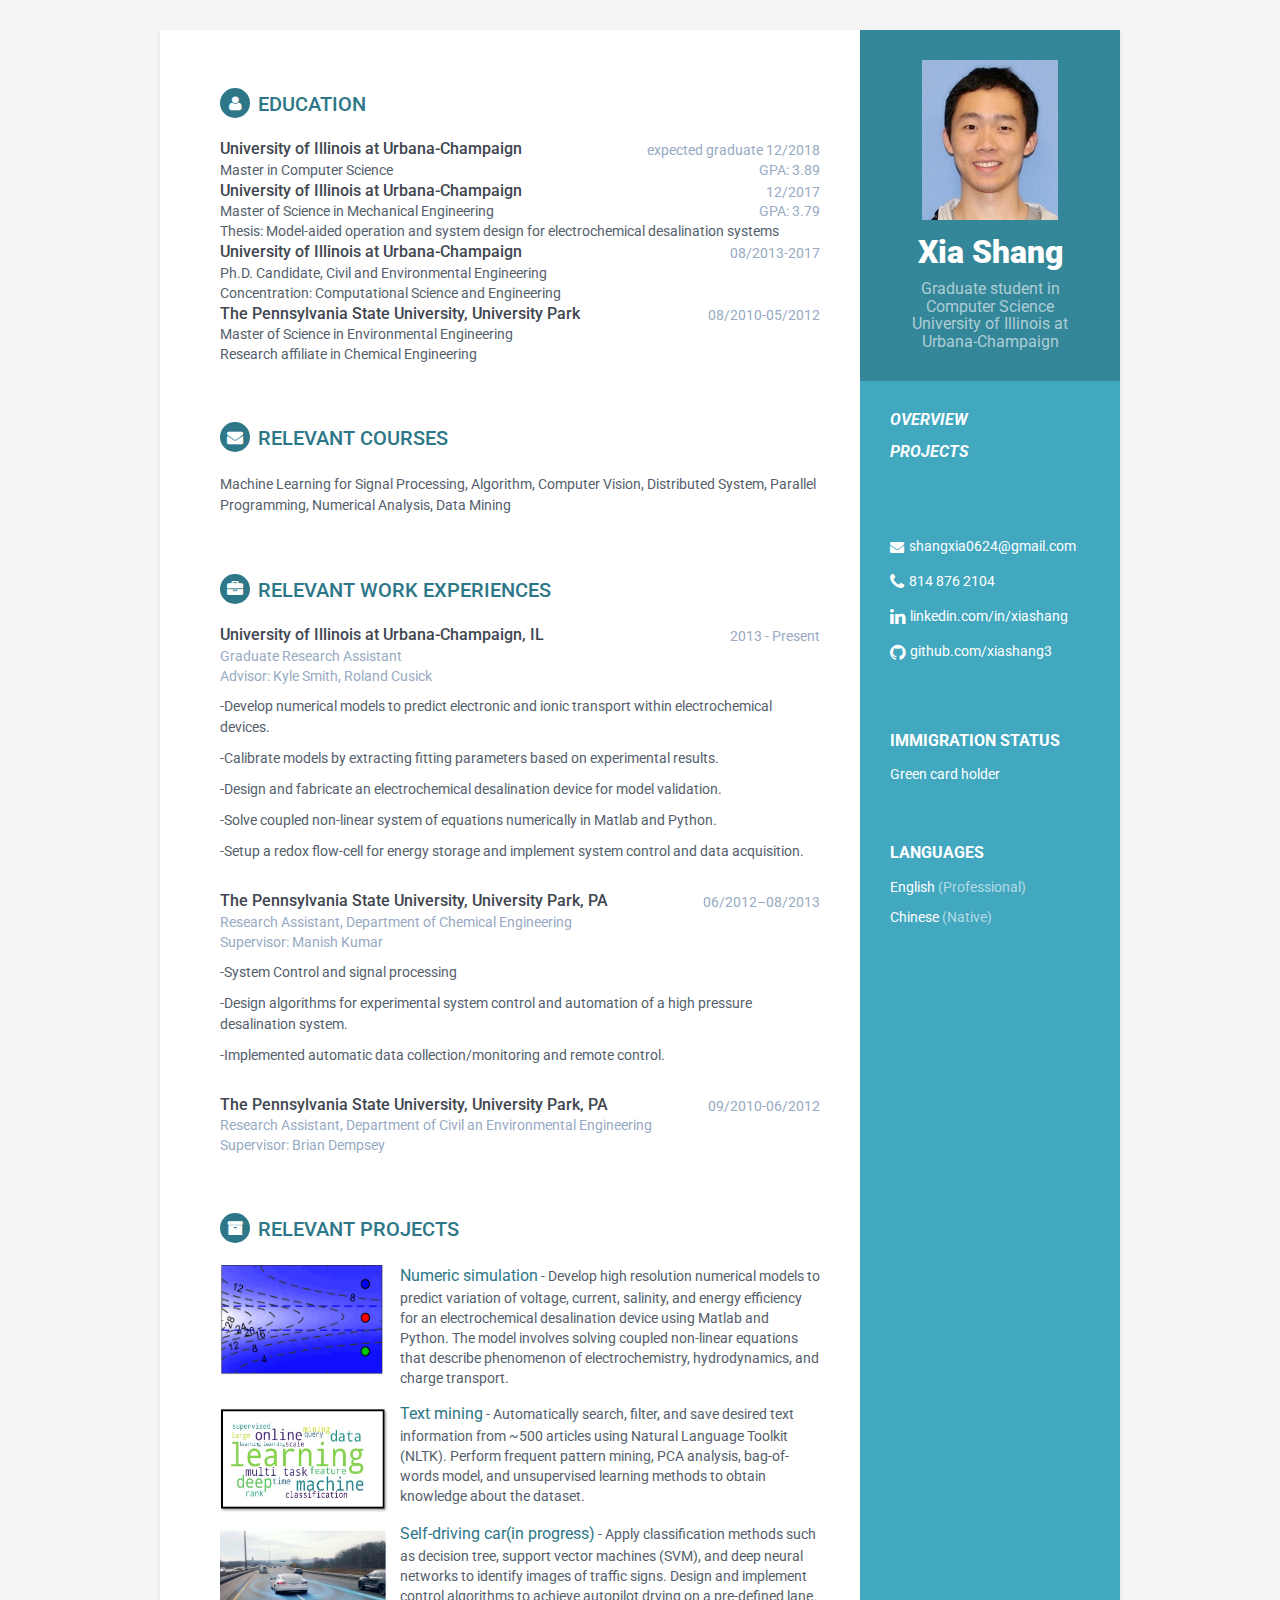
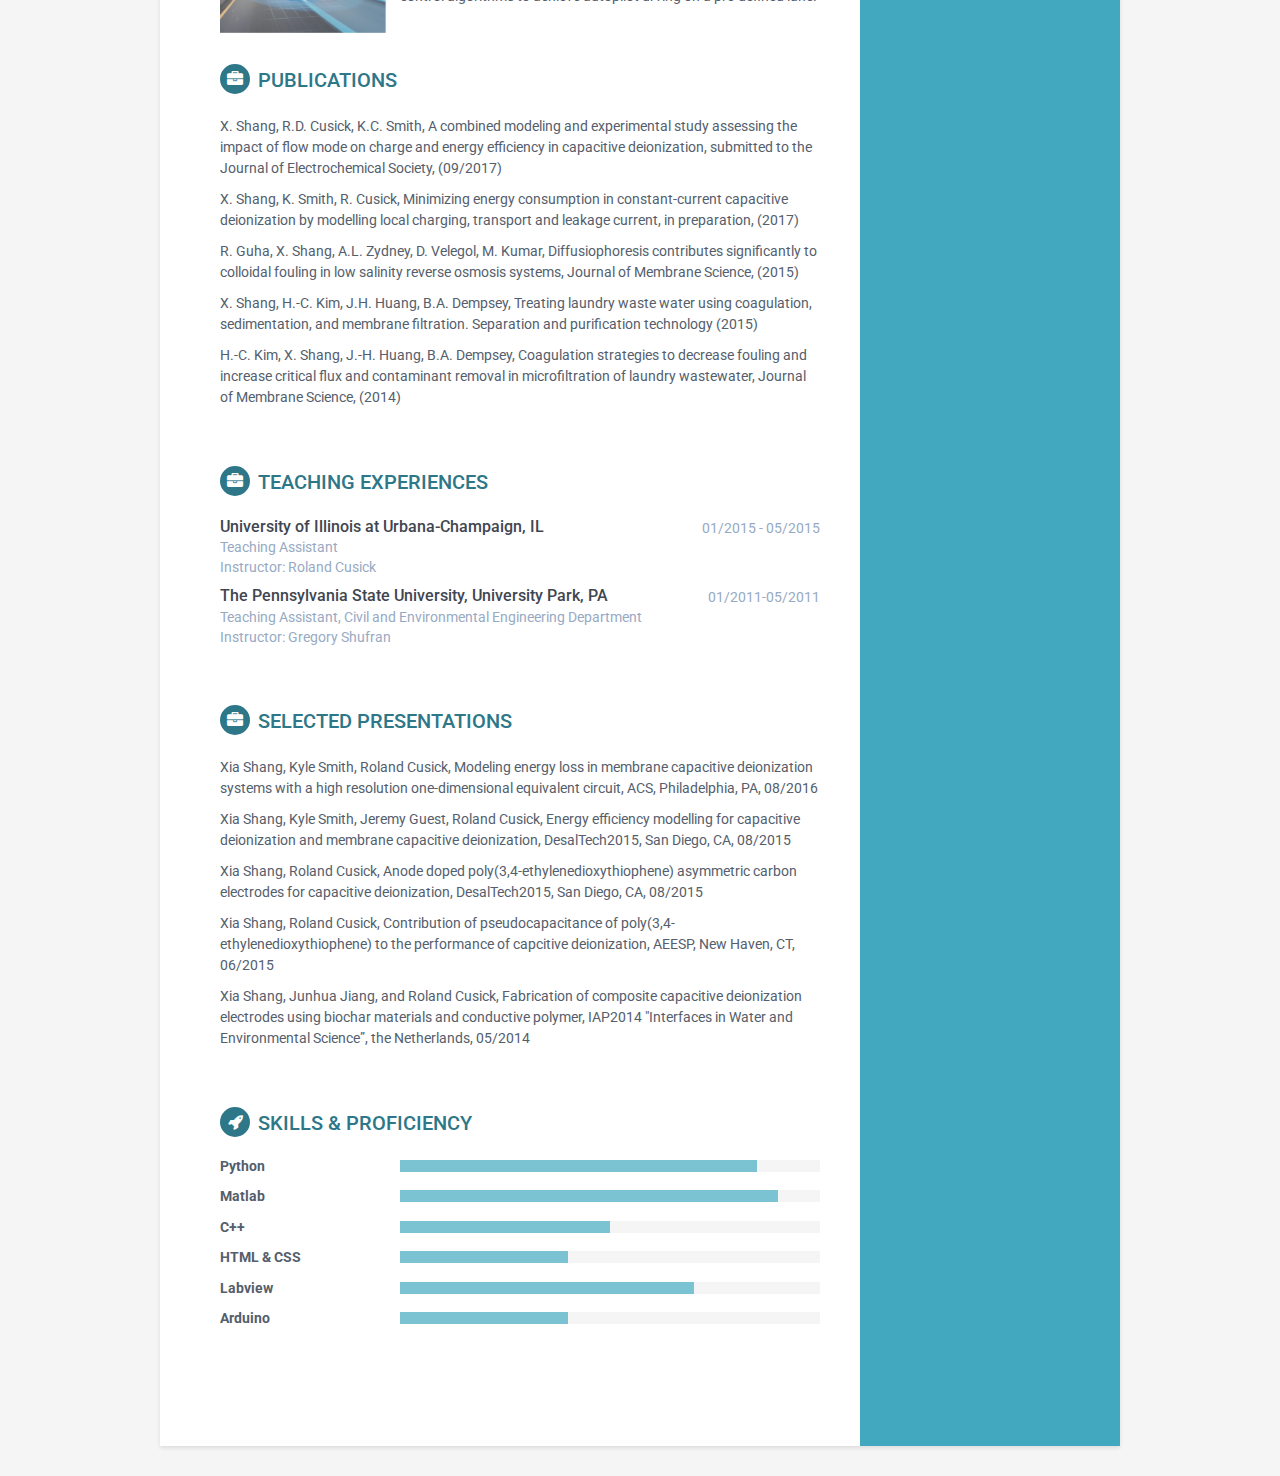
==== commit e3791b85: "update webpage" ====
--- a/index.html
+++ b/index.html
@@ -22,16 +22,15 @@
             <div class="profile-container">
                 <img class="profile" src="assets/images/profile_image.jpg" alt="" />
                 <h1 class="name">Xia Shang</h1>
-                <h3 class="tagline">Graduate student in Mechanical Engineering</h4>
-				<h3 class="tagline">Computational Science and Engineering</h4>
+                <h3 class="tagline">Graduate student in Computer Science</h4>
 				<h3 class="tagline">University of Illinois at Urbana-Champaign</h4>
             </div><!--//profile-container-->
-		
+
             <div class="List-container container-block">
                 <h3 class="container-block-title"><a href="https://xiashang0624.github.io/CV/"><i>Overview</i></a></h3>
 		<h3 class="container-block-title"><a href="https://xiashang0624.github.io/CV/page2"><i>Projects</i></a></h3>
             </div><!--//list-container-->
-		
+
             <div class="contact-container container-block">
                 <ul class="list-unstyled contact-list">
                     <li class="email"><i class="fa fa-envelope"></i><a href="mailto: shangxia0624@email.com">shangxia0624@gmail.com</a></li>
@@ -47,7 +46,7 @@
             <div class="imigration container-block">
                 <h2 class="container-block-title">Immigration Status</h2>
                 <ul class="list-unstyled interests-list">
-                    <li>Green card pending</li>
+                    <li>Green card holder</li>
                 </ul>
             </div><!--//interests-->
 
@@ -69,37 +68,29 @@
                     <div class="meta">
                         <div class="upper-row">
                             <h3 class="job-title">University of Illinois at Urbana-Champaign</h3>
-                            <div class="time">expect 12/2017</div>
+                            <div class="time">expected graduate 12/2018</div>
+                        </div><!--//upper-row-->
+                    	<div class="upper-row">
+      						<div class="details">Master in Computer Science
+                            <div class="GPA">GPA: 3.89</div>
+                        </div><!--//upper-row-->
+                    </div>
+                </div><!--//item-->
+
+                <div class="item">
+                    <div class="meta">
+                        <div class="upper-row">
+                            <h3 class="job-title">University of Illinois at Urbana-Champaign</h3>
+                            <div class="time">12/2017</div>
                         </div><!--//upper-row-->
                     	<div class="upper-row">
       						<div class="details">Master of Science in Mechanical Engineering
-                            <div class="GPA">GPA: 3.82</div>
+                            <div class="GPA">GPA: 3.79</div>
                         </div><!--//upper-row-->
 						<div class="details">Thesis: Model-aided operation and system design for electrochemical desalination systems</div>
                     </div>
                 </div><!--//item-->
 
-              <div class="item">
-                    <div class="meta">
-                        <div class="upper-row">
-                            <h3 class="job-title">Udacity nanodegree: Self-Driving Car Engineer</h3>
-                            <div class="time">2017</div>
-                        </div><!--//upper-row-->
-                        <p>
-                        </p>
-                     </div>
-                </div><!--//item-->
-
-              <div class="item">
-                    <div class="meta">
-                        <div class="upper-row">
-                            <h3 class="job-title">Coursera certificate: Data Structure, Algorithm</h3>
-                            <div class="time">2016-2017</div>
-                        </div><!--//upper-row-->
-                        <p> </p>
-                     </div>
-                </div><!--//item-->
-			
                 <div class="item">
                     <div class="meta">
                         <div class="upper-row">
@@ -109,9 +100,10 @@
                     	<div class="upper-row">
       						<div class="details">Ph.D. Candidate, Civil and Environmental Engineering
 						<div class="details">Concentration: Computational Science and Engineering
-                        </div><!--//upper-row-->		
+                        </div><!--//upper-row-->
                     </div>
                 </div><!--//item-->
+
                 <div class="item">
                     <div class="meta">
                         <div class="upper-row">
@@ -122,28 +114,14 @@
       						<div class="details">Master of Science in Environmental Engineering
                         </div><!--//upper-row-->
 						<div class="details">Research affiliate in Chemical Engineering
-						<p>Advisor: Manish Kumar, Brian A. Dempsey</p></div>
                     </div>
                 </div><!--//item-->
-
-                <div class="item">
-                    <div class="meta">
-                        <div class="upper-row">
-                            <h3 class="job-title">Nanchang University, Nanchang City, China</h3>
-                            <div class="time">09/2006-07/2010</div>
-                        </div><!--//upper-row-->
-                    	<div class="upper-row">
-      						<div class="details">Bachelor of Science in Civil and Environmental Engineering
-                        </div><!--//upper-row-->
-                    </div>
-                </div><!--//item-->
-
             </section><!--//section-->
 
 
 <section class="section experience-section">
                 <h2 class="section-title"><i class="fa fa-envelope"></i>Relevant Courses</h2>
-                <p> Machine Learning for Signal Processing,	 Numeric Fluid Dynamics,		Numerical Analysis,	 Intro to Data Mining,			Physicochemical Hydrodynamics,	 Electrochemical Methods, PDE, Advanced Surface Science</p>
+                <p> Machine Learning for Signal Processing,	Algorithm, Computer Vision, Distributed System, Parallel Programming, Numerical Analysis, Data Mining</p>
 
             </section><!--//section-->
             <section class="section experiences-section">
@@ -155,12 +133,12 @@
                             <h3 class="job-title">University of Illinois at Urbana-Champaign, IL</h3>
                             <div class="time">2013 - Present</div>
                         </div><!--//upper-row-->
-                        <div class="company">Graduate Research Assistant 
+                        <div class="company">Graduate Research Assistant
 						<div class="company">Advisor: Kyle Smith, Roland Cusick</div></div>
                     </div><!--//meta-->
                     <div class="details">
                         <p>-Develop numerical models to predict electronic and ionic transport within electrochemical devices.</p>
-                        <p>-Calibrate the model by extracting fitting parameters based on experimental results.</p>
+                        <p>-Calibrate models by extracting fitting parameters based on experimental results.</p>
  			<p>-Design and fabricate an electrochemical desalination device for model validation.</p>
                         <p>-Solve coupled non-linear system of equations numerically in Matlab and Python.</p>
 			<p>-Setup a redox flow-cell for energy storage and implement system control and data acquisition.</p>
@@ -202,14 +180,14 @@
 
             <section class="section projects-section">
                 <h2 class="section-title"><i class="fa fa-archive"></i>Relevant Projects</h2>
- 
+
                 <div class="item">
                     <div style="clear: left;">
     				<p style="float: left;">
     				<img src="assets/images/CDI_2.png" alt="" height="110px" width="180px" border="1px"></p>
     				<span class="project-title"><a href="https://www.youtube.com/watch?v=IEclY_QkoPg&feature=youtu.be">Numeric simulation</a></span> - <span class="project-tagline">Develop high resolution numerical models to predict variation of voltage, current, salinity, and energy efficiency for an electrochemical desalination device using Matlab and Python. The model involves solving coupled non-linear equations that describe phenomenon of electrochemistry, hydrodynamics, and charge transport. <a href="https://xiashang0624.github.io/CV/page2"><Videos demo></a> </span>
 					</div>
-                    
+
 
                 </div><!--//item-->
 
@@ -219,7 +197,7 @@
     				<img src="assets/images/Text_mining.png" alt="" height="110px" width="180px" border="1px"></p>
     				<span class="project-title"><a href="#hook">Text mining</a></span> - <span class="project-tagline">Automatically search, filter, and save desired text information from ~500 articles using Natural Language Toolkit (NLTK). Perform frequent pattern mining, PCA analysis, bag-of-words model, and unsupervised learning methods to obtain knowledge about the dataset. </span>
 					</div>
-                    
+
 
                 </div><!--//item-->
 
@@ -230,7 +208,7 @@
     				<img src="assets/images/Self-driving.png" alt="" height="110px" width="180px" border="1px"></p>
     				<span class="project-title"><a href="#hook">Self-driving car(in progress)</a></span> - <span class="project-tagline"> Apply classification methods such as decision tree, support vector machines (SVM), and deep neural networks to identify images of traffic signs. Design and implement control algorithms to achieve autopilot drving on a pre-defined lane. </span>
 					</div>
-                    
+
 
                 </div><!--//item-->
 
@@ -240,14 +218,14 @@
 			<section class="section publication-section">
                 <h2 class="section-title"><i class="fa fa-briefcase"></i>Publications</h2>
 
-                <p> X. Shang, R.D. Cusick, K.C. Smith, Pulse-flow operation and quantification of charge utilization pathways during cycling of capacitive deionization, submitted to the Journal of Electrochemical Society, (2017)  </p>
+                <p> X. Shang, R.D. Cusick, K.C. Smith, A combined modeling and experimental study assessing the impact of flow mode on charge and energy efficiency in capacitive deionization, submitted to the Journal of Electrochemical Society, (09/2017)  </p>
 				<p> X. Shang, K. Smith, R. Cusick, Minimizing energy consumption in constant-current capacitive deionization by modelling local charging, transport and leakage current, in preparation, (2017) </p>
 				<p> R. Guha, X. Shang, A.L. Zydney, D. Velegol, M. Kumar, Diffusiophoresis contributes significantly to colloidal fouling in low salinity reverse osmosis systems, Journal of Membrane Science, (2015)</p>
 				<p> X. Shang, H.-C. Kim, J.H. Huang, B.A. Dempsey, Treating laundry waste water using coagulation, sedimentation, and membrane filtration. Separation and purification technology (2015)</p>
 				<p> H.-C. Kim, X. Shang, J.-H. Huang, B.A. Dempsey, Coagulation strategies to decrease fouling and increase critical flux and contaminant removal in microfiltration of laundry wastewater, Journal of Membrane Science, (2014)</p>
-				
+
 			</section><!--//section-->
-			
+
 			<section class="section Teaching-section">
                 <h2 class="section-title"><i class="fa fa-briefcase"></i>Teaching Experiences</h2>
 
@@ -257,7 +235,7 @@
                             <h3 class="job-title">University of Illinois at Urbana-Champaign, IL</h3>
                             <div class="time">01/2015 - 05/2015</div>
                         </div><!--//upper-row-->
-                        <div class="company">Teaching Assistant 
+                        <div class="company">Teaching Assistant
 						<div class="company">Instructor: Roland Cusick</div></div>
                     </div><!--//meta-->
                     </div><!--//item-->
@@ -271,7 +249,7 @@
                         <div class="company">Teaching Assistant, Civil and Environmental Engineering Department
 						<div class="company">Instructor: Gregory Shufran </div></div>
                     </div><!--//meta-->
-                    
+
                 </div><!--//item-->
             </section><!--//section-->
 
@@ -283,9 +261,9 @@
 				<p> Xia Shang, Roland Cusick, Anode doped poly(3,4-ethylenedioxythiophene) asymmetric carbon electrodes for capacitive deionization, DesalTech2015, San Diego, CA, 08/2015</p>
 				<p> Xia Shang, Roland Cusick, Contribution of pseudocapacitance of poly(3,4-ethylenedioxythiophene) to the performance of capcitive deionization, AEESP, New Haven, CT, 06/2015</p>
 				<p> Xia Shang, Junhua Jiang, and Roland Cusick, Fabrication of composite capacitive deionization electrodes using biochar materials and conductive polymer, IAP2014 "Interfaces in Water and Environmental Science”, the Netherlands, 05/2014</p>
-				
+
 			</section><!--//section-->
-			
+
             <section class="skills-section section">
                 <h2 class="section-title"><i class="fa fa-rocket"></i>Skills &amp; Proficiency</h2>
                 <div class="skillset">
@@ -340,7 +318,7 @@
                 </div>
             </section><!--//skills-section-->
 
-			
+
         </div><!--//main-body-->
     </div>
 
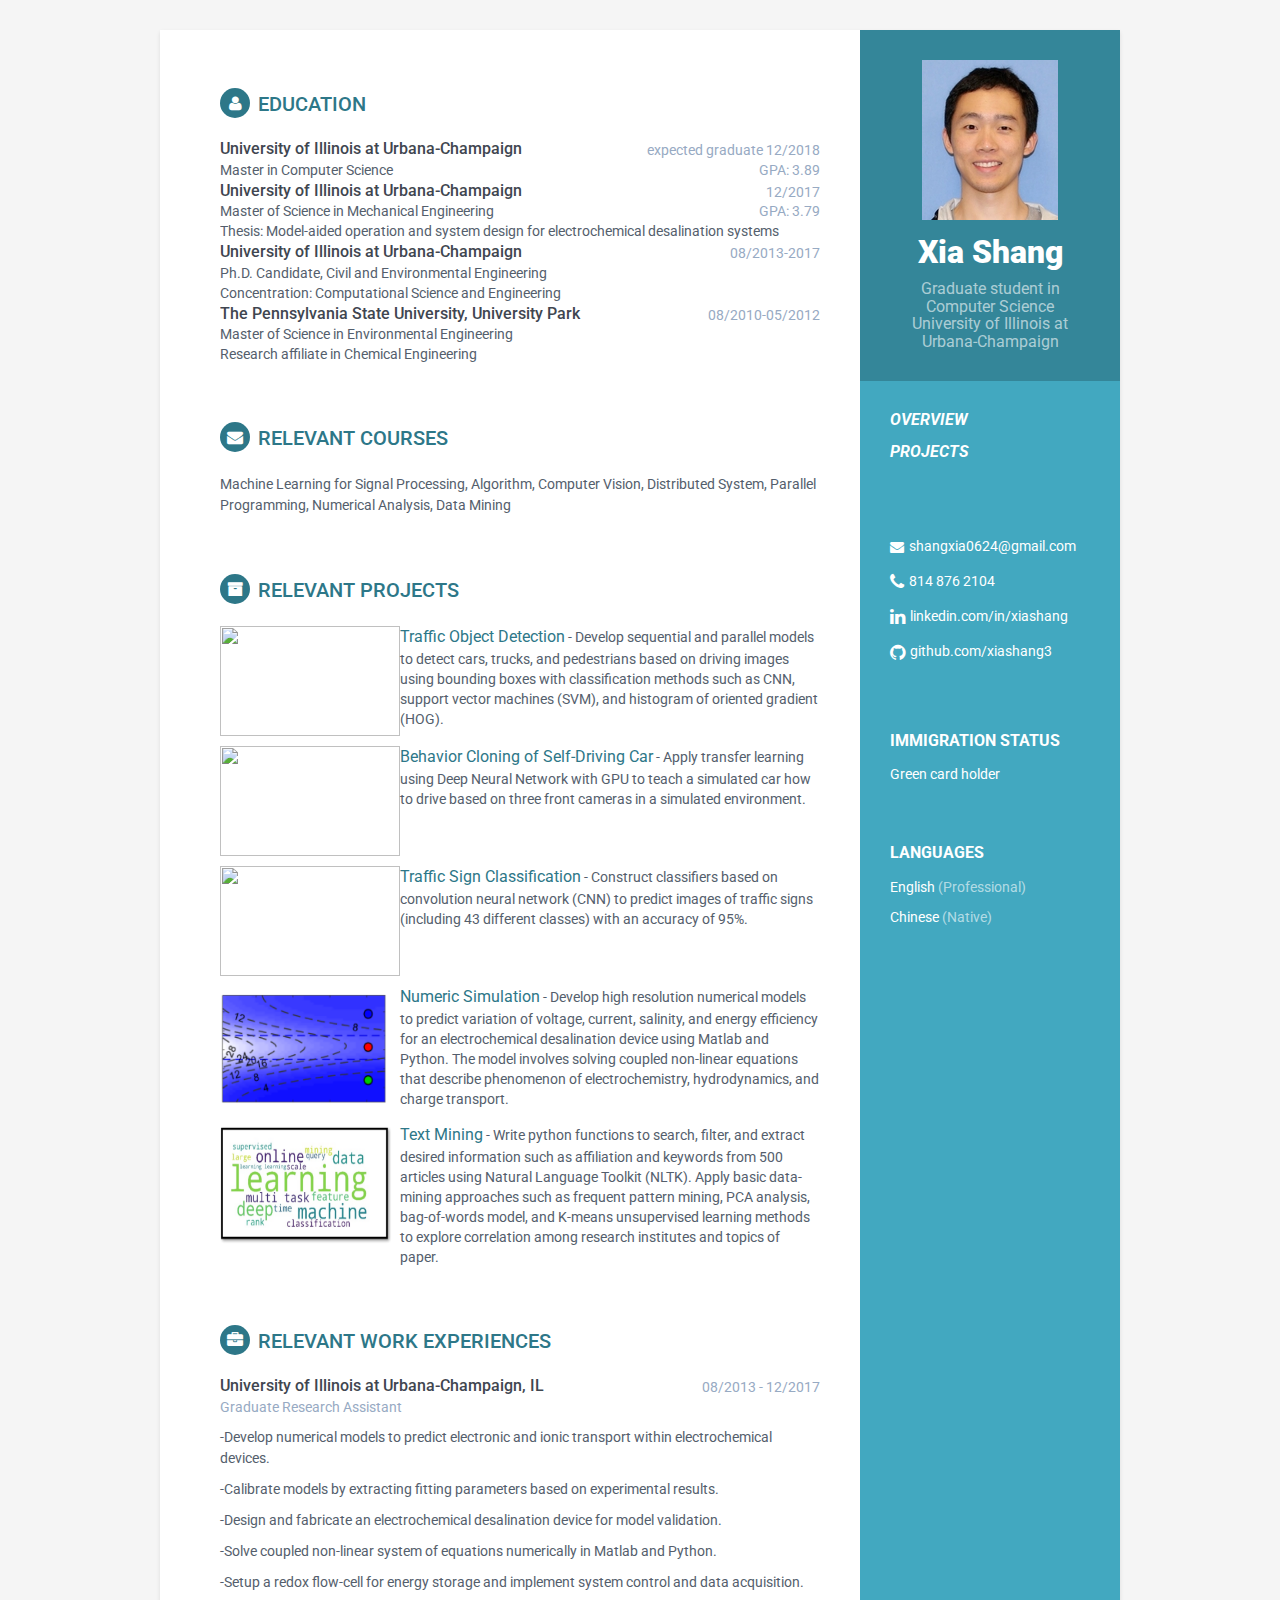
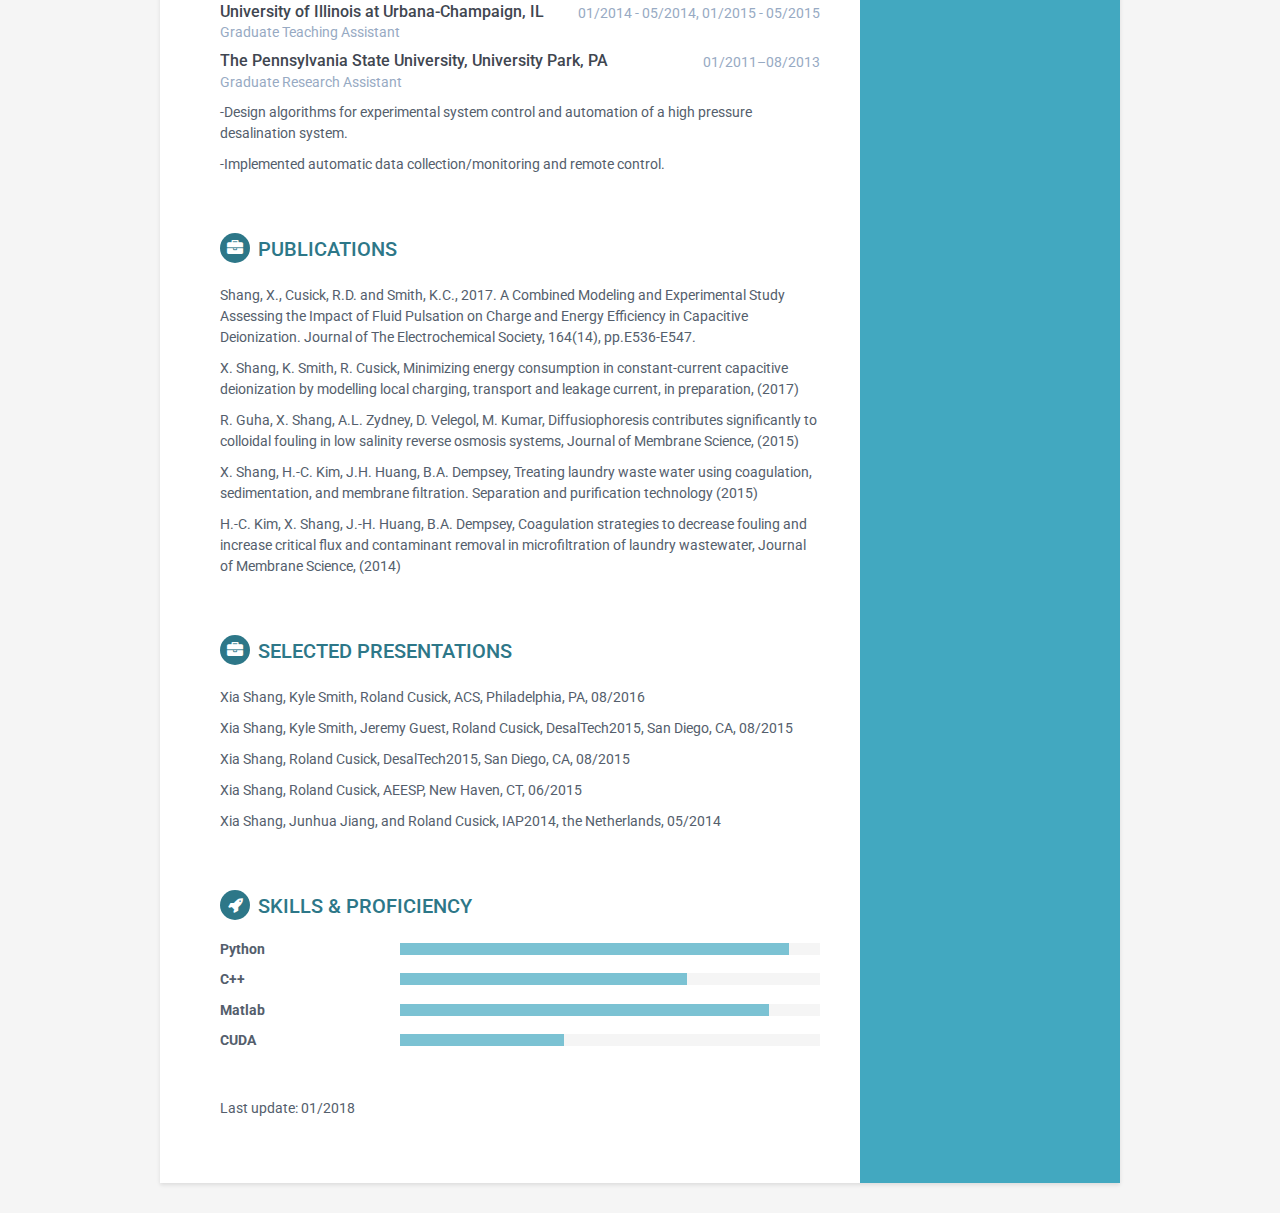
==== commit 43650608: "update" ====
--- a/index.html
+++ b/index.html
@@ -28,7 +28,7 @@
 
             <div class="List-container container-block">
                 <h3 class="container-block-title"><a href="https://xiashang0624.github.io/CV/"><i>Overview</i></a></h3>
-		<h3 class="container-block-title"><a href="https://xiashang0624.github.io/CV/page2"><i>Projects</i></a></h3>
+		<h3 class="container-block-title"><a href="https://xiashang0624.github.io/io/page2"><i>Projects</i></a></h3>
             </div><!--//list-container-->
 
             <div class="contact-container container-block">
@@ -124,6 +124,60 @@
                 <p> Machine Learning for Signal Processing,	Algorithm, Computer Vision, Distributed System, Parallel Programming, Numerical Analysis, Data Mining</p>
 
             </section><!--//section-->
+
+            <section class="section projects-section">
+                <h2 class="section-title"><i class="fa fa-archive"></i>Relevant Projects</h2>
+
+                <div class="item">
+                    <div style="clear: left;">
+    				<p style="float: left;">
+    				<img src="assets/images/Detection.png" alt="" height="110px" width="180px" border="2px"></p>
+    				<span class="project-title"><a href="#hook">Traffic Object Detection</a></span> - <span class="project-tagline">
+                        Develop sequential and parallel models to detect cars, trucks, and pedestrians based on driving
+                        images using bounding boxes with classification methods such as CNN, support vector machines (SVM), and
+                        histogram of oriented gradient (HOG).
+					</div>
+                </div><!--//item-->
+
+            	<div class="item">
+                    <div style="clear: left;">
+    				<p style="float: left;">
+    				<img src="assets/images/Behavior.png" alt="" height="110px" width="180px" border="2px"></p>
+    				<span class="project-title"><a href="#hook">Behavior Cloning of Self-Driving Car</a></span> - <span class="project-tagline">
+                        Apply transfer learning using Deep Neural Network with GPU to teach a simulated car how to drive based on three front cameras in a simulated environment.
+					</div>
+                </div><!--//item-->
+
+		    	<div class="item">
+                    <div style="clear: left;">
+    				<p style="float: left;">
+    				<img src="assets/images/Image_of_labels.png" alt="" height="110px" width="180px" border="2px"></p>
+    				<span class="project-title"><a href="#hook">Traffic Sign Classification</a></span> - <span class="project-tagline">
+                        Construct classifiers based on convolution neural network (CNN) to predict images of traffic signs (including 43 different classes) with an accuracy of 95%.
+					</div>
+                </div><!--//item-->
+
+                <div class="item">
+                    <div style="clear: left;">
+    				<p style="float: left;">
+    				<img src="assets/images/CDI_2.png" alt="" height="120px" width="180px" border="1px"></p>
+    				<span class="project-title"><a href="https://xiashang0624.github.io/io/page2">Numeric Simulation</a></span> - <span class="project-tagline">Develop high resolution numerical models to predict variation of voltage, current, salinity, and energy efficiency for an electrochemical desalination device using Matlab and Python. The model involves solving coupled non-linear equations that describe phenomenon of electrochemistry, hydrodynamics, and charge transport. <a href="https://xiashang0624.github.io/CV/page2"><Videos demo></a> </span>
+					</div>
+                </div><!--//item-->
+
+				<div class="item">
+                    <div style="clear: left;">
+    				<p style="float: left;">
+    				<img src="assets/images/Text_mining.png" alt="" height="120px" width="180px" border="1px"></p>
+    				<span class="project-title"><a href="#hook">Text Mining</a></span> - <span class="project-tagline"> Write python functions to search, filter, and extract desired information such as affiliation and
+                        keywords from 500 articles using Natural Language Toolkit (NLTK). Apply basic data-mining
+                        approaches such as frequent pattern mining, PCA analysis, bag-of-words model, and K-means
+                        unsupervised learning methods to explore correlation among research institutes and topics of paper.</span>
+					</div>
+                </div><!--//item-->
+
+            </section><!--//section-->
+
             <section class="section experiences-section">
                 <h2 class="section-title"><i class="fa fa-briefcase"></i>Relevant Work Experiences</h2>
 
@@ -131,94 +185,49 @@
                     <div class="meta">
                         <div class="upper-row">
                             <h3 class="job-title">University of Illinois at Urbana-Champaign, IL</h3>
-                            <div class="time">2013 - Present</div>
+                            <div class="time">08/2013 - 12/2017</div>
                         </div><!--//upper-row-->
                         <div class="company">Graduate Research Assistant
-						<div class="company">Advisor: Kyle Smith, Roland Cusick</div></div>
                     </div><!--//meta-->
                     <div class="details">
                         <p>-Develop numerical models to predict electronic and ionic transport within electrochemical devices.</p>
                         <p>-Calibrate models by extracting fitting parameters based on experimental results.</p>
- 			<p>-Design and fabricate an electrochemical desalination device for model validation.</p>
+ 			            <p>-Design and fabricate an electrochemical desalination device for model validation.</p>
                         <p>-Solve coupled non-linear system of equations numerically in Matlab and Python.</p>
-			<p>-Setup a redox flow-cell for energy storage and implement system control and data acquisition.</p>
+			            <p>-Setup a redox flow-cell for energy storage and implement system control and data acquisition.</p>
                     </div><!--//details-->
                 </div><!--//item-->
+                <div class="item">
+                    <div class="meta">
+                        <div class="upper-row">
+                            <h3 class="job-title">University of Illinois at Urbana-Champaign, IL</h3>
+                            <div class="time">01/2014 - 05/2014, 01/2015 - 05/2015</div>
+                        </div><!--//upper-row-->
+                        <div class="company">Graduate Teaching Assistant
+                    </div><!--//meta-->
+                </div><!--//item-->
+
 
                 <div class="item">
                     <div class="meta">
                         <div class="upper-row">
                             <h3 class="job-title">The Pennsylvania State University, University Park, PA</h3>
-                            <div class="time">06/2012–08/2013</div>
-                        </div><!--//upper-row-->
-                        <div class="company">Research Assistant, Department of Chemical Engineering
-                        <div class="company">Supervisor: Manish Kumar</div></div>
+                            <div class="time">01/2011–08/2013</div>
+                        </div><!--//upper-row-->
+                        <div class="company">Graduate Research Assistant
                     </div><!--//meta-->
                     <div class="details">
-                        <p>-System Control and signal processing</p>
                         <p>-Design algorithms for experimental system control and automation of a high pressure desalination system.</p>
                         <p>-Implemented automatic data collection/monitoring and remote control.</p>
                     </div><!--//details-->
                 </div><!--//item-->
 
-                <div class="item">
-                    <div class="meta">
-                        <div class="upper-row">
-                            <h3 class="job-title">The Pennsylvania State University, University Park, PA</h3>
-                            <div class="time">09/2010-06/2012</div>
-                        </div><!--//upper-row-->
-                        <div class="company">Research Assistant, Department of Civil an Environmental Engineering
-                        <div class="company">Supervisor: Brian Dempsey</div></div>
-                    </div><!--//meta-->
-                    <div class="details">
-
-                    </div><!--//details-->
-                </div><!--//item-->
-
-
-            </section><!--//section-->
-
-            <section class="section projects-section">
-                <h2 class="section-title"><i class="fa fa-archive"></i>Relevant Projects</h2>
-
-                <div class="item">
-                    <div style="clear: left;">
-    				<p style="float: left;">
-    				<img src="assets/images/CDI_2.png" alt="" height="110px" width="180px" border="1px"></p>
-    				<span class="project-title"><a href="https://www.youtube.com/watch?v=IEclY_QkoPg&feature=youtu.be">Numeric simulation</a></span> - <span class="project-tagline">Develop high resolution numerical models to predict variation of voltage, current, salinity, and energy efficiency for an electrochemical desalination device using Matlab and Python. The model involves solving coupled non-linear equations that describe phenomenon of electrochemistry, hydrodynamics, and charge transport. <a href="https://xiashang0624.github.io/CV/page2"><Videos demo></a> </span>
-					</div>
-
-
-                </div><!--//item-->
-
-				<div class="item">
-                    <div style="clear: left;">
-    				<p style="float: left;">
-    				<img src="assets/images/Text_mining.png" alt="" height="110px" width="180px" border="1px"></p>
-    				<span class="project-title"><a href="#hook">Text mining</a></span> - <span class="project-tagline">Automatically search, filter, and save desired text information from ~500 articles using Natural Language Toolkit (NLTK). Perform frequent pattern mining, PCA analysis, bag-of-words model, and unsupervised learning methods to obtain knowledge about the dataset. </span>
-					</div>
-
-
-                </div><!--//item-->
-
-
-			<div class="item">
-                    <div style="clear: left;">
-    				<p style="float: left;">
-    				<img src="assets/images/Self-driving.png" alt="" height="110px" width="180px" border="1px"></p>
-    				<span class="project-title"><a href="#hook">Self-driving car(in progress)</a></span> - <span class="project-tagline"> Apply classification methods such as decision tree, support vector machines (SVM), and deep neural networks to identify images of traffic signs. Design and implement control algorithms to achieve autopilot drving on a pre-defined lane. </span>
-					</div>
-
-
-                </div><!--//item-->
-
-
             </section><!--//section-->
 
 			<section class="section publication-section">
                 <h2 class="section-title"><i class="fa fa-briefcase"></i>Publications</h2>
 
-                <p> X. Shang, R.D. Cusick, K.C. Smith, A combined modeling and experimental study assessing the impact of flow mode on charge and energy efficiency in capacitive deionization, submitted to the Journal of Electrochemical Society, (09/2017)  </p>
+                <p> Shang, X., Cusick, R.D. and Smith, K.C., 2017. A Combined Modeling and Experimental Study Assessing the Impact of Fluid Pulsation on Charge and Energy Efficiency in Capacitive Deionization. Journal of The Electrochemical Society, 164(14), pp.E536-E547. </p>
 				<p> X. Shang, K. Smith, R. Cusick, Minimizing energy consumption in constant-current capacitive deionization by modelling local charging, transport and leakage current, in preparation, (2017) </p>
 				<p> R. Guha, X. Shang, A.L. Zydney, D. Velegol, M. Kumar, Diffusiophoresis contributes significantly to colloidal fouling in low salinity reverse osmosis systems, Journal of Membrane Science, (2015)</p>
 				<p> X. Shang, H.-C. Kim, J.H. Huang, B.A. Dempsey, Treating laundry waste water using coagulation, sedimentation, and membrane filtration. Separation and purification technology (2015)</p>
@@ -226,41 +235,14 @@
 
 			</section><!--//section-->
 
-			<section class="section Teaching-section">
-                <h2 class="section-title"><i class="fa fa-briefcase"></i>Teaching Experiences</h2>
-
-                <div class="item">
-                    <div class="meta">
-                        <div class="upper-row">
-                            <h3 class="job-title">University of Illinois at Urbana-Champaign, IL</h3>
-                            <div class="time">01/2015 - 05/2015</div>
-                        </div><!--//upper-row-->
-                        <div class="company">Teaching Assistant
-						<div class="company">Instructor: Roland Cusick</div></div>
-                    </div><!--//meta-->
-                    </div><!--//item-->
-
-                <div class="item">
-                    <div class="meta">
-                        <div class="upper-row">
-                            <h3 class="job-title">The Pennsylvania State University, University Park, PA</h3>
-                            <div class="time">01/2011-05/2011</div>
-                        </div><!--//upper-row-->
-                        <div class="company">Teaching Assistant, Civil and Environmental Engineering Department
-						<div class="company">Instructor: Gregory Shufran </div></div>
-                    </div><!--//meta-->
-
-                </div><!--//item-->
-            </section><!--//section-->
-
 			<section class="section presentation-section">
                 <h2 class="section-title"><i class="fa fa-briefcase"></i>Selected Presentations</h2>
 
-                <p> Xia Shang, Kyle Smith, Roland Cusick, Modeling energy loss in membrane capacitive deionization systems with a high resolution one-dimensional equivalent circuit, ACS, Philadelphia, PA, 08/2016  </p>
-				<p> Xia Shang, Kyle Smith, Jeremy Guest, Roland Cusick, Energy efficiency modelling for capacitive deionization and membrane capacitive deionization, DesalTech2015, San Diego, CA, 08/2015</p>
-				<p> Xia Shang, Roland Cusick, Anode doped poly(3,4-ethylenedioxythiophene) asymmetric carbon electrodes for capacitive deionization, DesalTech2015, San Diego, CA, 08/2015</p>
-				<p> Xia Shang, Roland Cusick, Contribution of pseudocapacitance of poly(3,4-ethylenedioxythiophene) to the performance of capcitive deionization, AEESP, New Haven, CT, 06/2015</p>
-				<p> Xia Shang, Junhua Jiang, and Roland Cusick, Fabrication of composite capacitive deionization electrodes using biochar materials and conductive polymer, IAP2014 "Interfaces in Water and Environmental Science”, the Netherlands, 05/2014</p>
+                <p> Xia Shang, Kyle Smith, Roland Cusick, ACS, Philadelphia, PA, 08/2016  </p>
+				<p> Xia Shang, Kyle Smith, Jeremy Guest, Roland Cusick, DesalTech2015, San Diego, CA, 08/2015</p>
+				<p> Xia Shang, Roland Cusick, DesalTech2015, San Diego, CA, 08/2015</p>
+				<p> Xia Shang, Roland Cusick, AEESP, New Haven, CT, 06/2015</p>
+				<p> Xia Shang, Junhua Jiang, and Roland Cusick, IAP2014, the Netherlands, 05/2014</p>
 
 			</section><!--//section-->
 
@@ -270,10 +252,19 @@
                     <div class="item">
                         <h3 class="level-title">Python </h3>
                         <div class="level-bar">
-                            <div class="level-bar-inner" data-level="85%">
+                            <div class="level-bar-inner" data-level="95%">
                             </div>
                         </div><!--//level-bar-->
                     </div><!--//item-->
+
+                    <div class="item">
+                        <h3 class="level-title">C++</h3>
+                        <div class="level-bar">
+                            <div class="level-bar-inner" data-level="70%">
+                            </div>
+                        </div><!--//level-bar-->
+                    </div><!--//item-->
+
 
                     <div class="item">
                         <h3 class="level-title">Matlab</h3>
@@ -282,20 +273,11 @@
                             </div>
                         </div><!--//level-bar-->
                     </div><!--//item-->
-
-                    <div class="item">
-                        <h3 class="level-title">C++</h3>
-                        <div class="level-bar">
-                            <div class="level-bar-inner" data-level="50%">
-                            </div>
-                        </div><!--//level-bar-->
-                    </div><!--//item-->
-
-                    <div class="item">
-                        <h3 class="level-title">HTML &amp; CSS</h3>
+                    <div class="item">
+                        <h3 class="level-title">CUDA</h3>
                         <div class="level-bar">
                             <div class="level-bar-inner" data-level="40%">
-                            </div>
+                            <L/div>
                         </div><!--//level-bar-->
                     </div><!--//item-->
 
@@ -307,20 +289,16 @@
                         </div><!--//level-bar-->
                     </div><!--//item-->
 
-                    <div class="item">
-                        <h3 class="level-title">Arduino</h3>
-                        <div class="level-bar">
-                            <div class="level-bar-inner" data-level="40%">
-                            </div>
-                        </div><!--//level-bar-->
-                    </div><!--//item-->
-
                 </div>
             </section><!--//skills-section-->
-
-
+             <div style="position: relative;">
+                 <div style="position: absolute; bottom: 5px;">
+                    Last update: 01/2018
+                 </div>
+              </div>
         </div><!--//main-body-->
     </div>
+
 
 
     <!-- Javascript -->
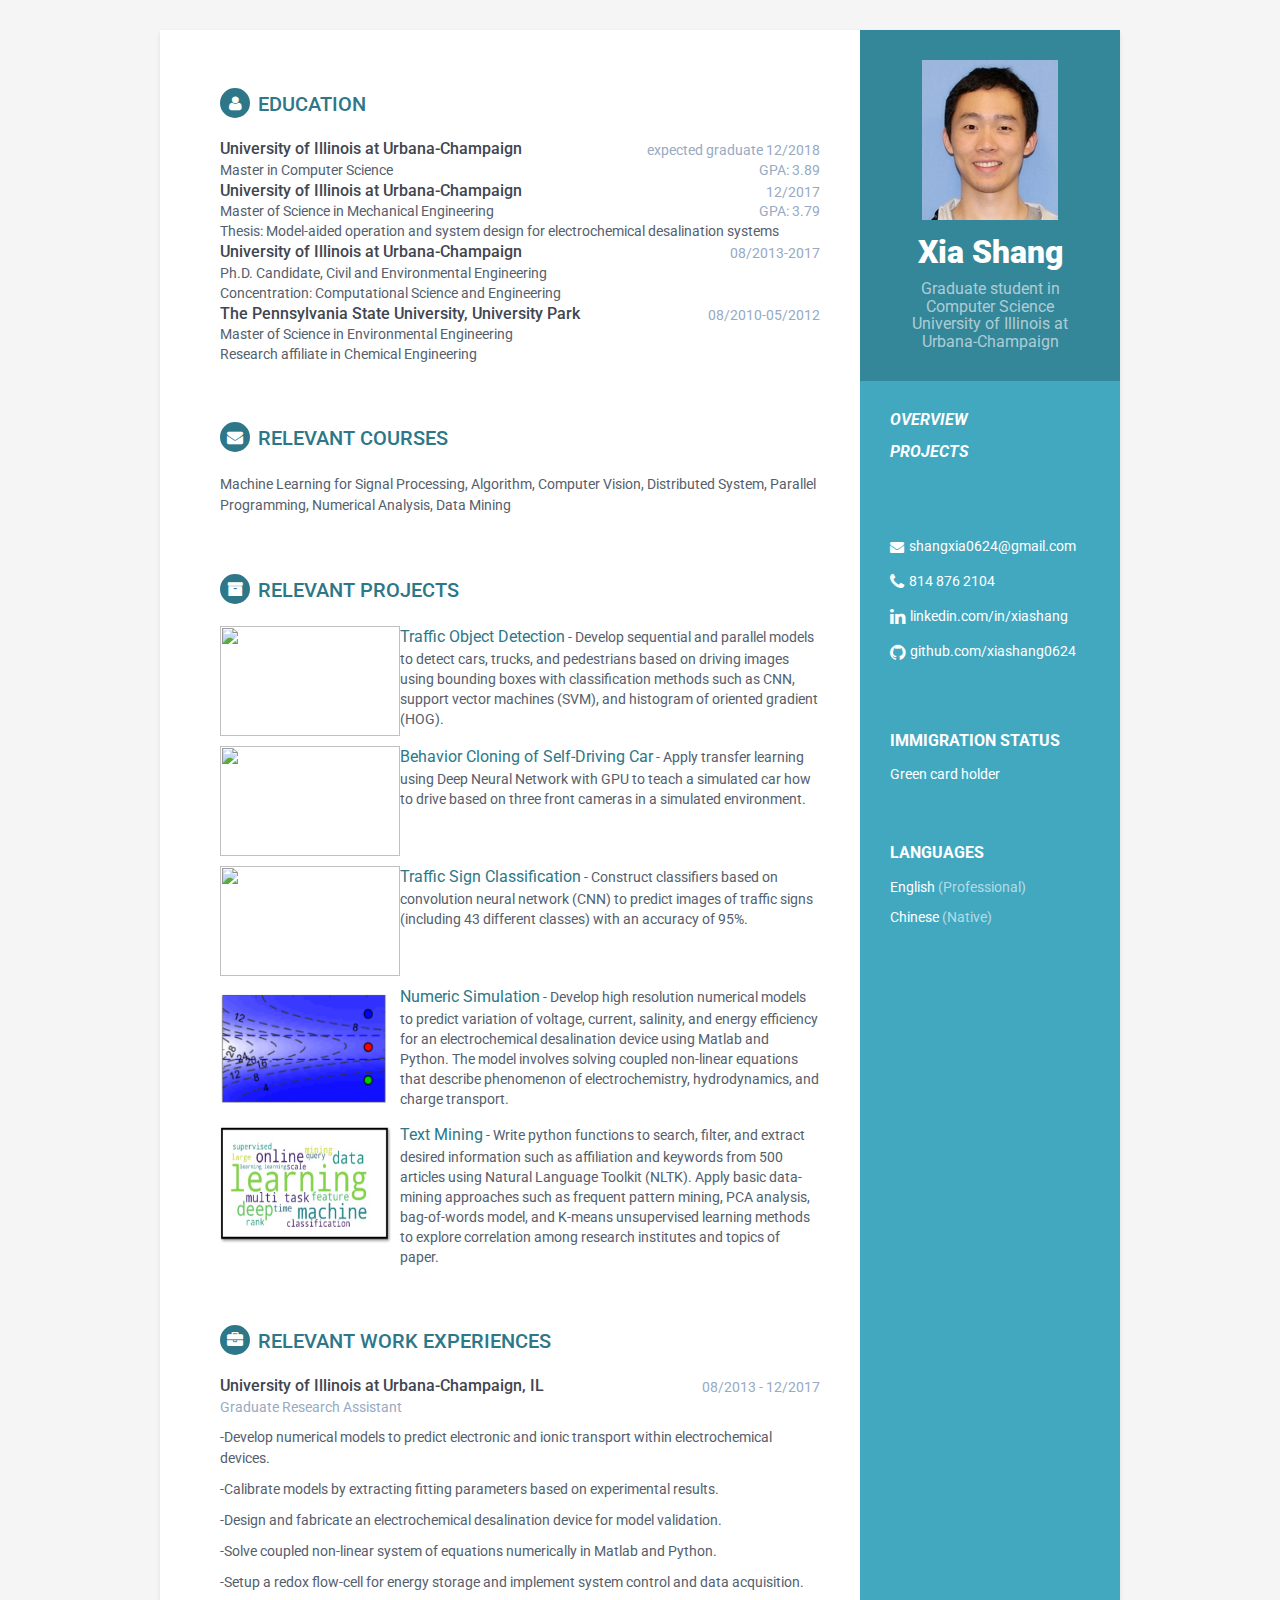
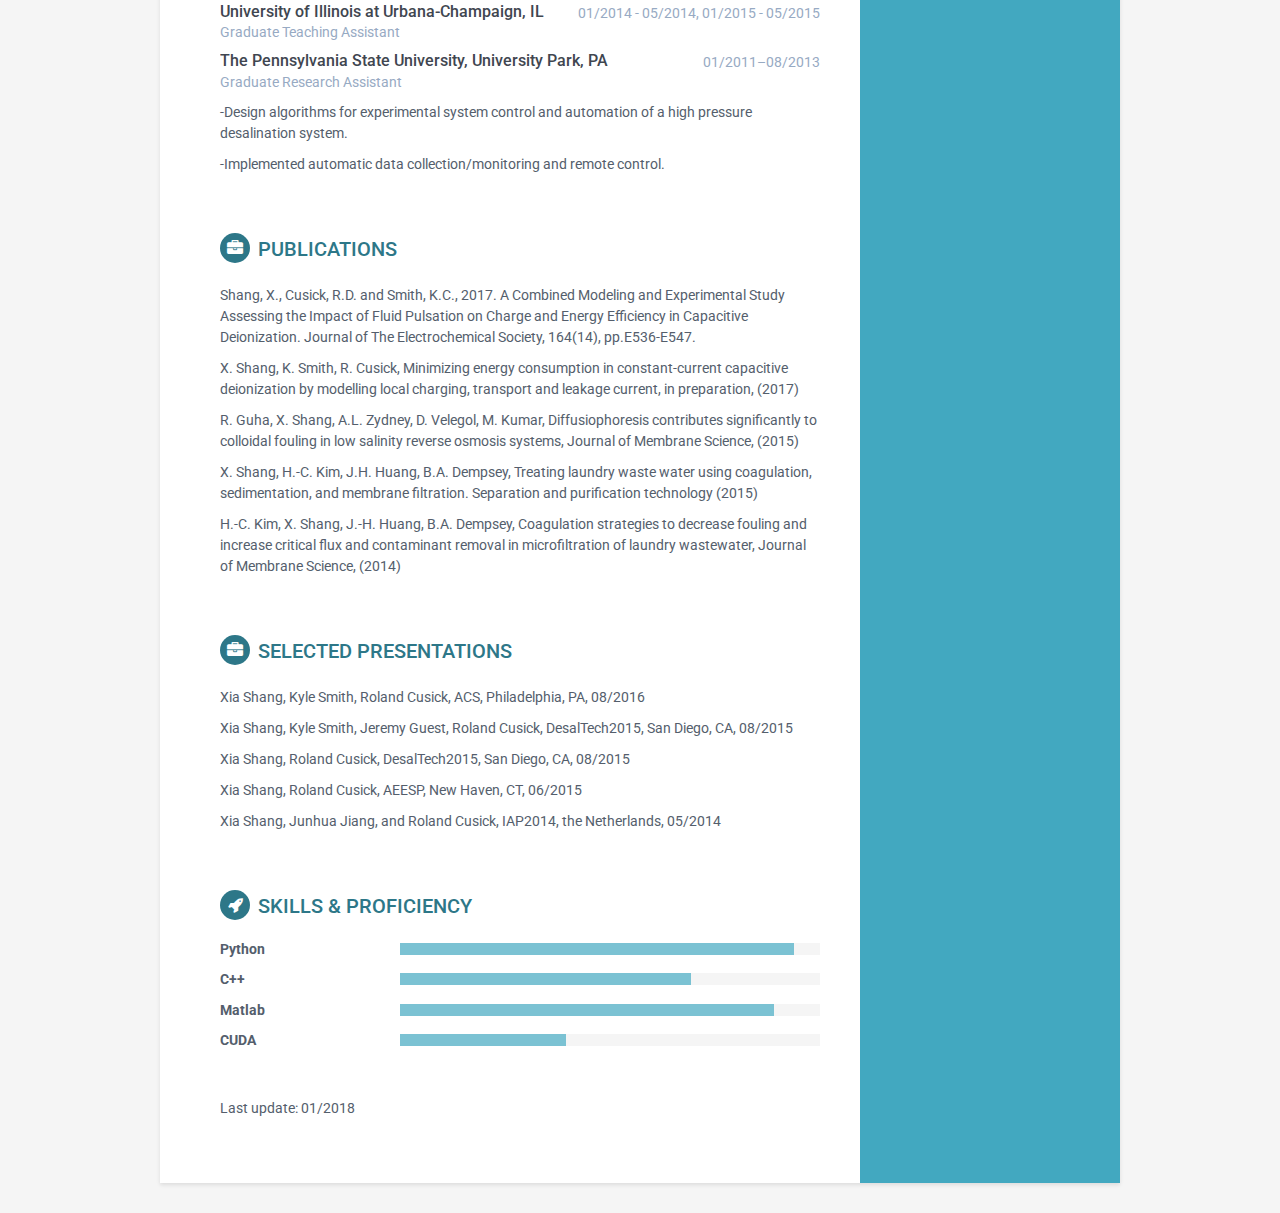
==== commit 1a53d61f: "update" ====
--- a/index.html
+++ b/index.html
@@ -28,16 +28,15 @@
 
             <div class="List-container container-block">
                 <h3 class="container-block-title"><a href="https://xiashang0624.github.io/CV/"><i>Overview</i></a></h3>
-		<h3 class="container-block-title"><a href="https://xiashang0624.github.io/io/page2"><i>Projects</i></a></h3>
+		        <h3 class="container-block-title"><a href="https://xiashang0624.github.io/io/page2"><i>Projects</i></a></h3>
             </div><!--//list-container-->
 
             <div class="contact-container container-block">
                 <ul class="list-unstyled contact-list">
                     <li class="email"><i class="fa fa-envelope"></i><a href="mailto: shangxia0624@email.com">shangxia0624@gmail.com</a></li>
                     <li class="phone"><i class="fa fa-phone"></i><a href="tel:814 876 2104">814 876 2104</a></li>
-
-                    <li class="linkedin"><i class="fa fa-linkedin"></i><a href="#" target="_blank">linkedin.com/in/xiashang</a></li>
-                    <li class="github"><i class="fa fa-github"></i><a href="#" target="_blank">github.com/xiashang3</a></li>
+                    <li class="linkedin"><i class="fa fa-linkedin"></i><a href="https://www.linkedin.com/in/xia-shang-0a793832/">linkedin.com/in/xiashang</a></li>
+                    <li class="github"><i class="fa fa-github"></i><a href="https://github.com/xiashang0624">github.com/xiashang0624</a></li>
                 </ul>
             </div><!--//contact-container-->
 
@@ -119,7 +118,7 @@
             </section><!--//section-->
 
 
-<section class="section experience-section">
+            <section class="section experience-section">
                 <h2 class="section-title"><i class="fa fa-envelope"></i>Relevant Courses</h2>
                 <p> Machine Learning for Signal Processing,	Algorithm, Computer Vision, Distributed System, Parallel Programming, Numerical Analysis, Data Mining</p>
 
